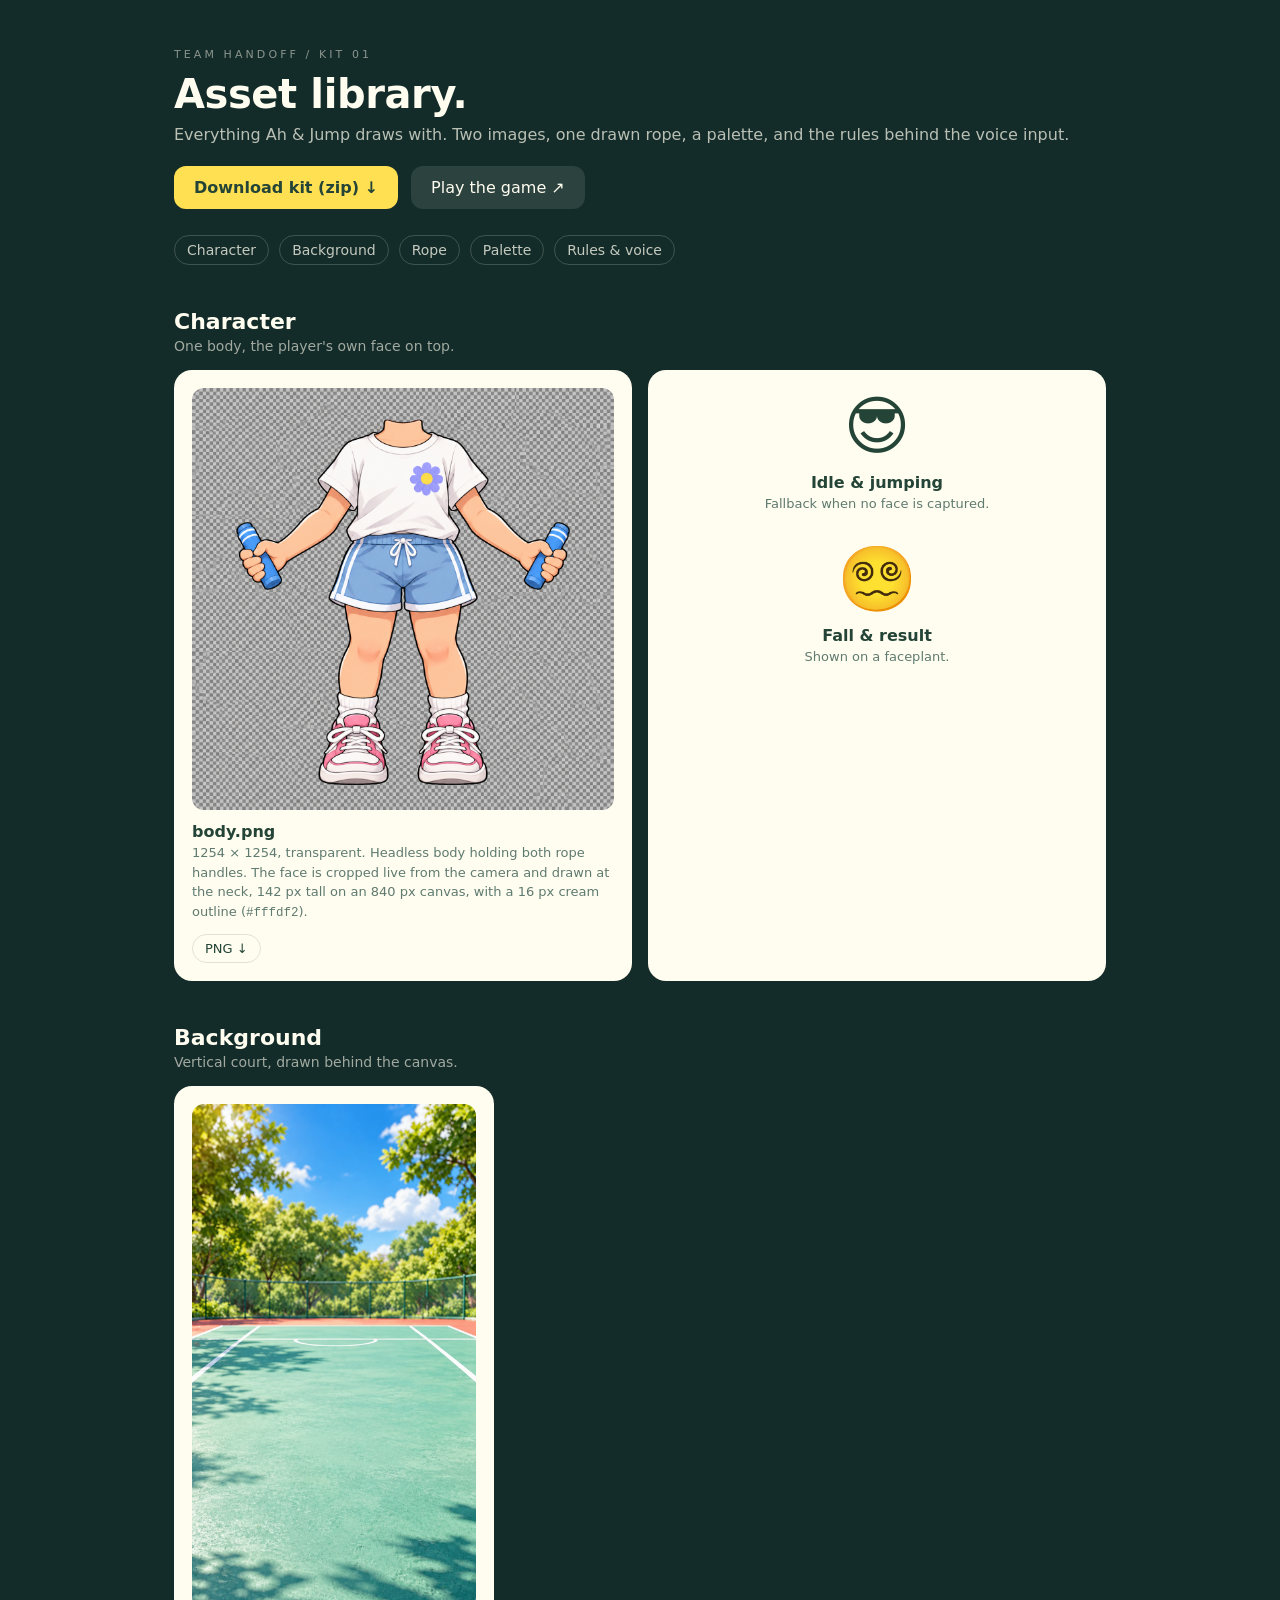
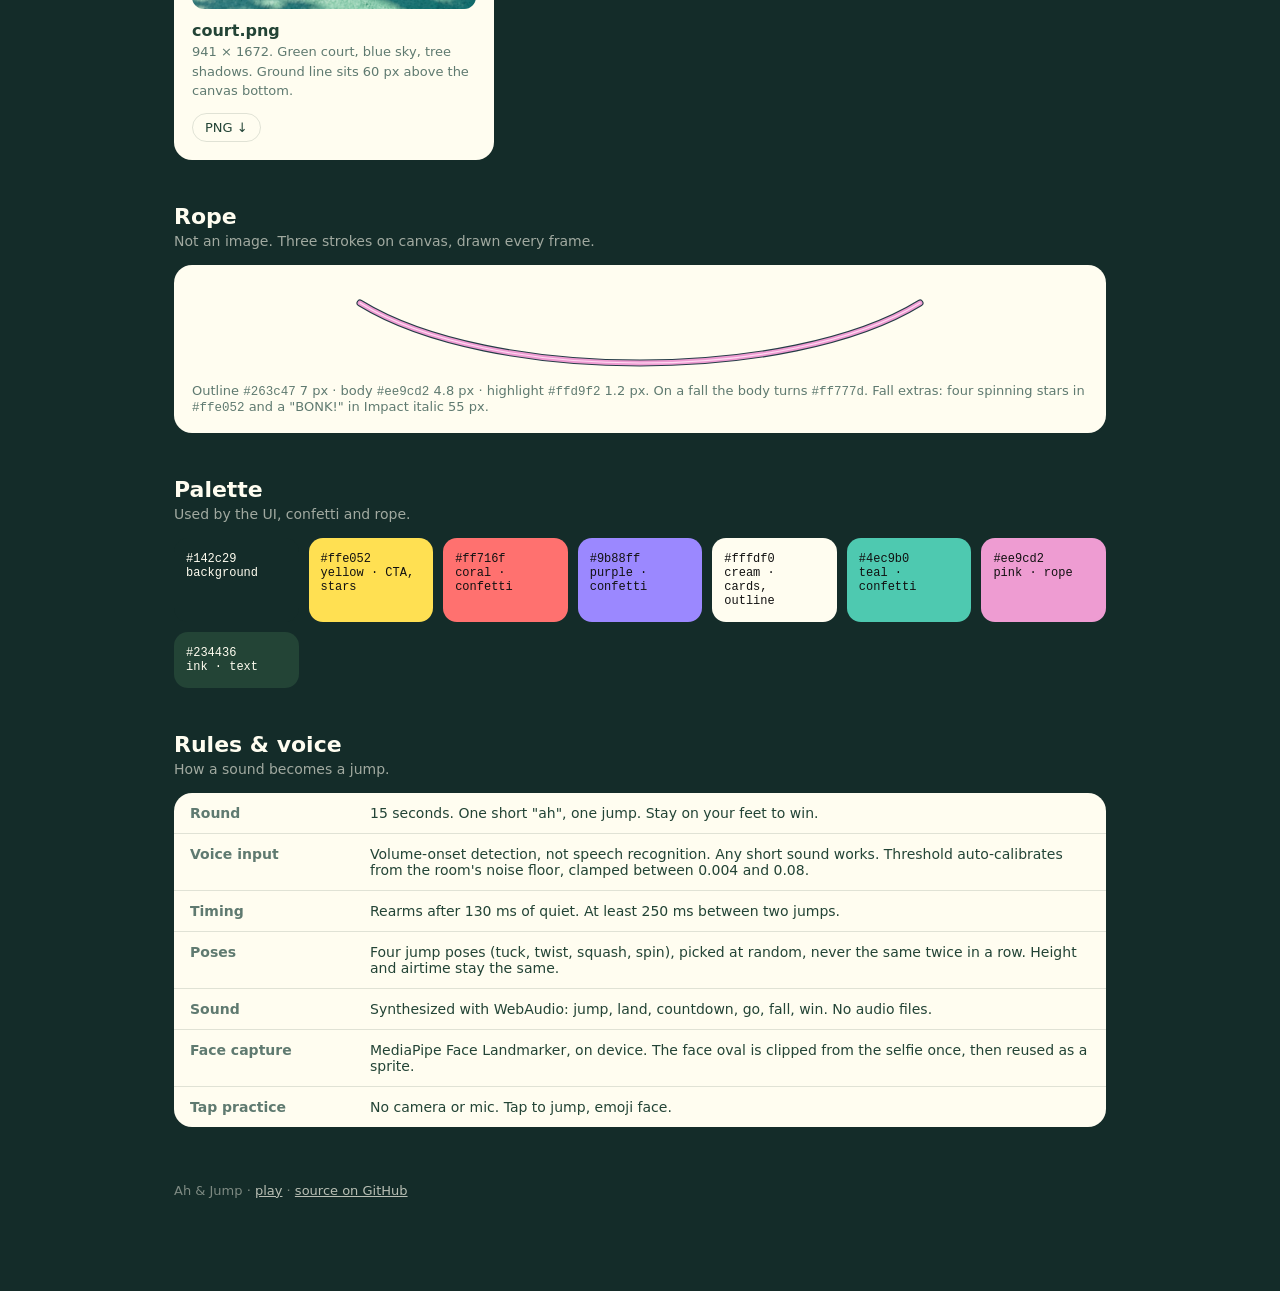
==== asset-library/index.html @ 175436f0 "Add asset library page Co-Authored-By: Claude Fable 5.1 <noreply@anthropic.com>" ====
<!doctype html>
<html lang="en">
<head>
<meta charset="utf-8" />
<meta name="viewport" content="width=device-width, initial-scale=1" />
<title>Ah &amp; Jump — Asset library</title>
<link rel="icon" href="data:image/svg+xml,%3Csvg xmlns='http://www.w3.org/2000/svg' viewBox='0 0 40 40'%3E%3Crect width='40' height='40' rx='12' fill='%23ffe052'/%3E%3Ctext x='20' y='29' text-anchor='middle' font-size='30'%3E!%3C/text%3E%3C/svg%3E" />
<style>
  :root { --bg:#142c29; --card:#fffdf0; --ink:#234436; --dim:#5f7a70; --line:rgba(35,68,54,.14); --yellow:#ffe052; --pink:#ee9cd2; }
  * { box-sizing: border-box; }
  body { margin:0; background:var(--bg); color:var(--card); font-family: -apple-system, "Helvetica Neue", Inter, system-ui, sans-serif; }
  .wrap { max-width: 980px; margin: 0 auto; padding: 48px 24px 96px; }
  .k { font-size: 11px; letter-spacing: .28em; text-transform: uppercase; color: rgba(255,253,240,.5); }
  h1 { font-size: 40px; margin: 10px 0 8px; letter-spacing: -.01em; }
  .lede { color: rgba(255,253,240,.7); margin: 0 0 22px; }
  .btn { display:inline-block; background:var(--yellow); color:var(--ink); font-weight:700; text-decoration:none; padding: 12px 20px; border-radius: 12px; }
  .btn.ghost { background: rgba(255,253,240,.1); color: var(--card); font-weight: 500; }
  nav { display:flex; gap:10px; flex-wrap:wrap; margin: 26px 0 40px; }
  nav a { color: rgba(255,253,240,.75); text-decoration:none; font-size:14px; padding:6px 12px; border:1px solid rgba(255,253,240,.18); border-radius:999px; }
  section { margin-top: 44px; }
  h2 { font-size: 22px; margin: 0 0 4px; }
  .sub { color: rgba(255,253,240,.6); font-size: 14px; margin: 0 0 16px; }
  .grid { display:grid; grid-template-columns: repeat(auto-fit, minmax(260px, 1fr)); gap: 16px; }
  .card { background: var(--card); color: var(--ink); border-radius: 18px; padding: 18px; }
  .card .pv { border-radius: 12px; overflow:hidden; background: repeating-conic-gradient(#e6e3d6 0 25%, #f4f2e8 0 50%) 0 0/20px 20px; aspect-ratio: 1; display:flex; align-items:center; justify-content:center; }
  .card .pv.tall { aspect-ratio: 9/16; }
  .card .pv img { max-width: 100%; max-height: 100%; display:block; }
  .card b { display:block; margin: 12px 0 2px; font-size: 16px; }
  .card p { margin: 0; font-size: 13px; color: var(--dim); line-height: 1.5; }
  .card .row { display:flex; gap:8px; margin-top: 12px; flex-wrap: wrap; }
  .card .row a { font-size: 13px; color: var(--ink); text-decoration:none; border:1px solid var(--line); border-radius: 999px; padding: 6px 12px; }
  .faces { display:flex; gap:14px; }
  .face { flex:1; background: var(--card); color: var(--ink); border-radius: 18px; padding: 18px; text-align:center; }
  .face span { font-size: 64px; display:block; line-height: 1.2; }
  .face b { display:block; margin-top: 8px; }
  .face p { margin: 2px 0 0; font-size: 13px; color: var(--dim); }
  .swatches { display:grid; grid-template-columns: repeat(auto-fit, minmax(120px,1fr)); gap: 10px; }
  .sw { border-radius: 14px; padding: 14px 12px; color: #111; font-size: 12px; font-family: ui-monospace, Menlo, monospace; }
  .sw.dark { color: #fffdf0; }
  .rope { background: var(--card); border-radius: 18px; padding: 18px; color: var(--ink); }
  .rope svg { width: 100%; height: 90px; display:block; }
  table { width:100%; border-collapse: collapse; background: var(--card); color: var(--ink); border-radius: 18px; overflow:hidden; font-size: 14px; }
  th, td { text-align:left; padding: 12px 16px; border-bottom: 1px solid var(--line); vertical-align: top; }
  th { width: 180px; color: var(--dim); font-weight: 600; }
  tr:last-child td, tr:last-child th { border-bottom: 0; }
  code { font-family: ui-monospace, Menlo, monospace; font-size: 12.5px; }
  footer { margin-top: 56px; font-size: 13px; color: rgba(255,253,240,.45); }
  footer a { color: rgba(255,253,240,.7); }
</style>
</head>
<body>
<div class="wrap">
  <div class="k">Team handoff / Kit 01</div>
  <h1>Asset library.</h1>
  <p class="lede">Everything Ah &amp; Jump draws with. Two images, one drawn rope, a palette, and the rules behind the voice input.</p>
  <a class="btn" href="./ah-and-jump-assets.zip" download>Download kit (zip) ↓</a>
  <a class="btn ghost" href="../" style="margin-left:8px">Play the game ↗</a>
  <nav><a href="#characters">Character</a><a href="#background">Background</a><a href="#rope">Rope</a><a href="#palette">Palette</a><a href="#rules">Rules &amp; voice</a></nav>

  <section id="characters">
    <h2>Character</h2>
    <p class="sub">One body, the player's own face on top.</p>
    <div class="grid">
      <div class="card">
        <div class="pv"><img src="./files/body.png" alt="Body" /></div>
        <b>body.png</b>
        <p>1254 × 1254, transparent. Headless body holding both rope handles. The face is cropped live from the camera and drawn at the neck, 142 px tall on an 840 px canvas, with a 16 px cream outline (<code>#fffdf2</code>).</p>
        <div class="row"><a href="./files/body.png" download>PNG ↓</a></div>
      </div>
      <div class="card">
        <div class="faces" style="flex-direction:column">
          <div class="face" style="padding:0"><span>😎</span><b>Idle &amp; jumping</b><p>Fallback when no face is captured.</p></div>
          <div class="face" style="padding:0;margin-top:14px"><span>😵‍💫</span><b>Fall &amp; result</b><p>Shown on a faceplant.</p></div>
        </div>
      </div>
    </div>
  </section>

  <section id="background">
    <h2>Background</h2>
    <p class="sub">Vertical court, drawn behind the canvas.</p>
    <div class="grid">
      <div class="card" style="max-width:320px">
        <div class="pv tall"><img src="./files/court.png" alt="Court" /></div>
        <b>court.png</b>
        <p>941 × 1672. Green court, blue sky, tree shadows. Ground line sits 60 px above the canvas bottom.</p>
        <div class="row"><a href="./files/court.png" download>PNG ↓</a></div>
      </div>
    </div>
  </section>

  <section id="rope">
    <h2>Rope</h2>
    <p class="sub">Not an image. Three strokes on canvas, drawn every frame.</p>
    <div class="rope">
      <svg viewBox="0 0 600 90" fill="none" stroke-linecap="round"><path d="M20 20 C 150 100, 450 100, 580 20" stroke="#263c47" stroke-width="7"/><path d="M20 20 C 150 100, 450 100, 580 20" stroke="#ee9cd2" stroke-width="4.8"/><path d="M20 20 C 150 100, 450 100, 580 20" stroke="#ffd9f2" stroke-width="1.2"/></svg>
      <p style="margin:10px 0 0;font-size:13px;color:var(--dim)">Outline <code>#263c47</code> 7 px · body <code>#ee9cd2</code> 4.8 px · highlight <code>#ffd9f2</code> 1.2 px. On a fall the body turns <code>#ff777d</code>. Fall extras: four spinning stars in <code>#ffe052</code> and a "BONK!" in Impact italic 55 px.</p>
    </div>
  </section>

  <section id="palette">
    <h2>Palette</h2>
    <p class="sub">Used by the UI, confetti and rope.</p>
    <div class="swatches">
      <div class="sw dark" style="background:#142c29">#142c29<br />background</div>
      <div class="sw" style="background:#ffe052">#ffe052<br />yellow · CTA, stars</div>
      <div class="sw" style="background:#ff716f">#ff716f<br />coral · confetti</div>
      <div class="sw" style="background:#9b88ff">#9b88ff<br />purple · confetti</div>
      <div class="sw" style="background:#fffdf0">#fffdf0<br />cream · cards, outline</div>
      <div class="sw" style="background:#4ec9b0">#4ec9b0<br />teal · confetti</div>
      <div class="sw" style="background:#ee9cd2">#ee9cd2<br />pink · rope</div>
      <div class="sw dark" style="background:#234436">#234436<br />ink · text</div>
    </div>
  </section>

  <section id="rules">
    <h2>Rules &amp; voice</h2>
    <p class="sub">How a sound becomes a jump.</p>
    <table>
      <tr><th>Round</th><td>15 seconds. One short "ah", one jump. Stay on your feet to win.</td></tr>
      <tr><th>Voice input</th><td>Volume-onset detection, not speech recognition. Any short sound works. Threshold auto-calibrates from the room's noise floor, clamped between 0.004 and 0.08.</td></tr>
      <tr><th>Timing</th><td>Rearms after 130 ms of quiet. At least 250 ms between two jumps.</td></tr>
      <tr><th>Poses</th><td>Four jump poses (tuck, twist, squash, spin), picked at random, never the same twice in a row. Height and airtime stay the same.</td></tr>
      <tr><th>Sound</th><td>Synthesized with WebAudio: jump, land, countdown, go, fall, win. No audio files.</td></tr>
      <tr><th>Face capture</th><td>MediaPipe Face Landmarker, on device. The face oval is clipped from the selfie once, then reused as a sprite.</td></tr>
      <tr><th>Tap practice</th><td>No camera or mic. Tap to jump, emoji face.</td></tr>
    </table>
  </section>

  <footer>Ah &amp; Jump · <a href="../">play</a> · <a href="https://github.com/Belendali/ah-and-jump">source on GitHub</a></footer>
</div>
</body>
</html>
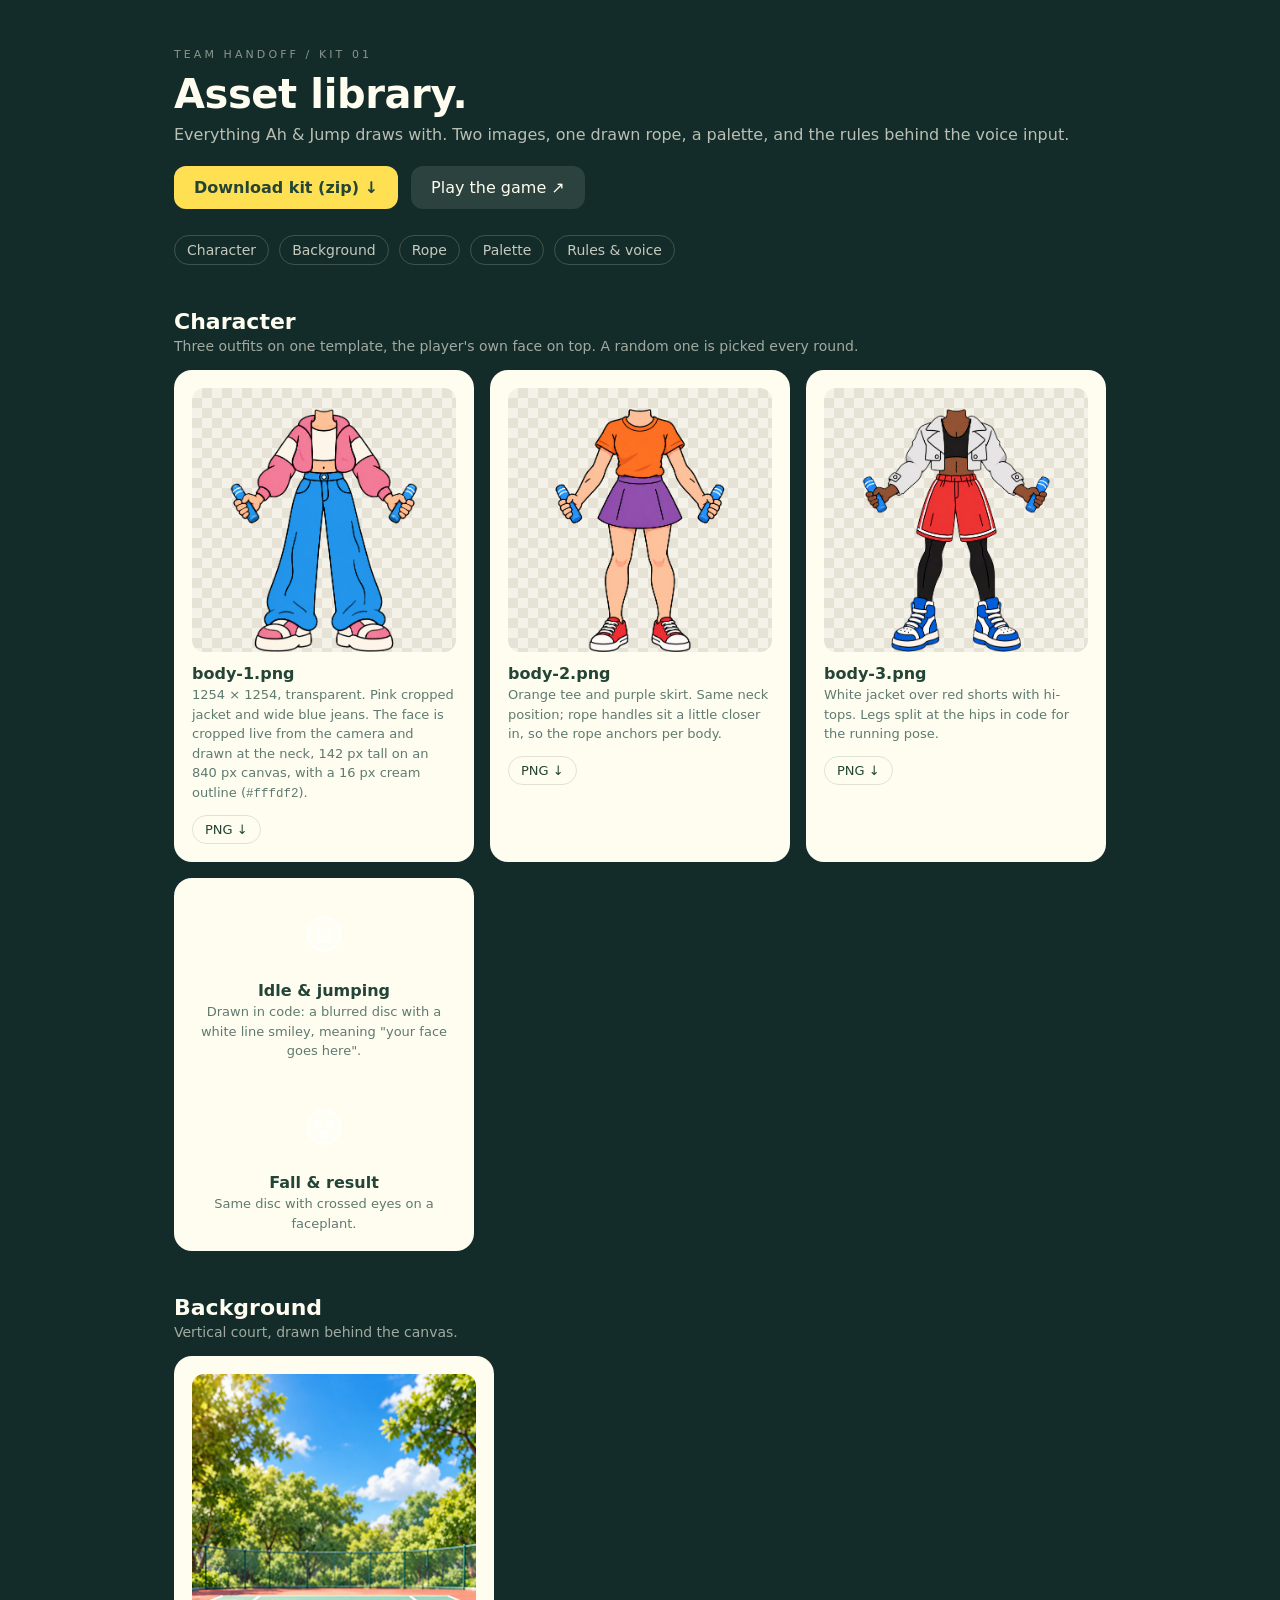
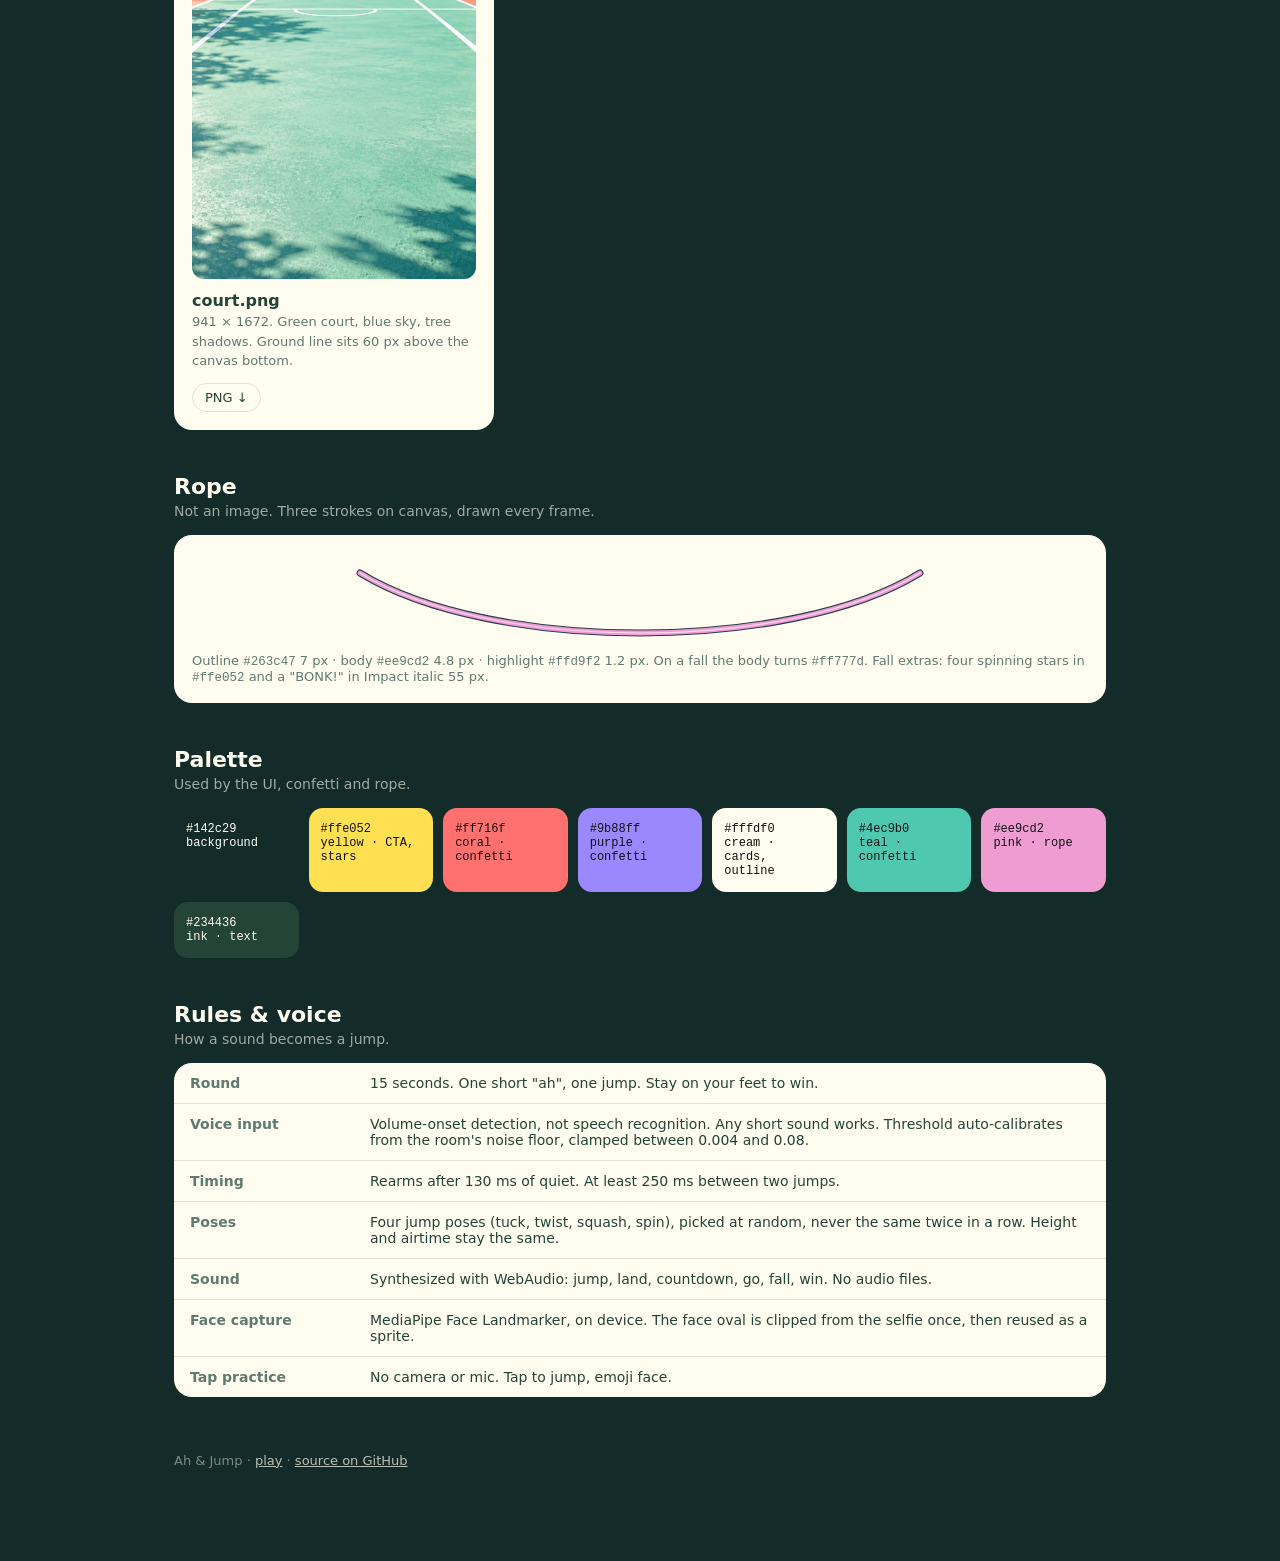
==== commit 985277b4: "Three outfits, per-body rope anchors, line-smiley placeholder head Co-Authored-By: Claude Fable 5.1 " ====
--- a/asset-library/index.html
+++ b/asset-library/index.html
@@ -59,18 +59,30 @@
 
   <section id="characters">
     <h2>Character</h2>
-    <p class="sub">One body, the player's own face on top.</p>
+    <p class="sub">Three outfits on one template, the player's own face on top. A random one is picked every round.</p>
     <div class="grid">
       <div class="card">
-        <div class="pv"><img src="./files/body.png" alt="Body" /></div>
-        <b>body.png</b>
-        <p>1254 × 1254, transparent. Headless body holding both rope handles. The face is cropped live from the camera and drawn at the neck, 142 px tall on an 840 px canvas, with a 16 px cream outline (<code>#fffdf2</code>).</p>
-        <div class="row"><a href="./files/body.png" download>PNG ↓</a></div>
+        <div class="pv"><img src="./files/body-1.png" alt="Body 1" /></div>
+        <b>body-1.png</b>
+        <p>1254 × 1254, transparent. Pink cropped jacket and wide blue jeans. The face is cropped live from the camera and drawn at the neck, 142 px tall on an 840 px canvas, with a 16 px cream outline (<code>#fffdf2</code>).</p>
+        <div class="row"><a href="./files/body-1.png" download>PNG ↓</a></div>
+      </div>
+      <div class="card">
+        <div class="pv"><img src="./files/body-2.png" alt="Body 2" /></div>
+        <b>body-2.png</b>
+        <p>Orange tee and purple skirt. Same neck position; rope handles sit a little closer in, so the rope anchors per body.</p>
+        <div class="row"><a href="./files/body-2.png" download>PNG ↓</a></div>
+      </div>
+      <div class="card">
+        <div class="pv"><img src="./files/body-3.png" alt="Body 3" /></div>
+        <b>body-3.png</b>
+        <p>White jacket over red shorts with hi-tops. Legs split at the hips in code for the running pose.</p>
+        <div class="row"><a href="./files/body-3.png" download>PNG ↓</a></div>
       </div>
       <div class="card">
         <div class="faces" style="flex-direction:column">
-          <div class="face" style="padding:0"><span>😎</span><b>Idle &amp; jumping</b><p>Fallback when no face is captured.</p></div>
-          <div class="face" style="padding:0;margin-top:14px"><span>😵‍💫</span><b>Fall &amp; result</b><p>Shown on a faceplant.</p></div>
+          <div class="face" style="padding:0"><span><svg viewBox="0 0 64 64" width="44" height="44" fill="none" stroke="#fff" stroke-width="3" stroke-linecap="round"><circle cx="32" cy="32" r="24" fill="rgba(255,255,255,.25)"/><circle cx="23" cy="27" r="2.4" fill="#fff" stroke="none"/><circle cx="41" cy="27" r="2.4" fill="#fff" stroke="none"/><path d="M21 38c3 5 19 5 22 0"/></svg></span><b>Idle &amp; jumping</b><p>Drawn in code: a blurred disc with a white line smiley, meaning "your face goes here".</p></div>
+          <div class="face" style="padding:0;margin-top:14px"><span><svg viewBox="0 0 64 64" width="44" height="44" fill="none" stroke="#fff" stroke-width="3" stroke-linecap="round"><circle cx="32" cy="32" r="24" fill="rgba(255,255,255,.25)"/><path d="M19 23l8 8M27 23l-8 8M37 23l8 8M45 23l-8 8"/><circle cx="32" cy="42" r="4"/></svg></span><b>Fall &amp; result</b><p>Same disc with crossed eyes on a faceplant.</p></div>
         </div>
       </div>
     </div>
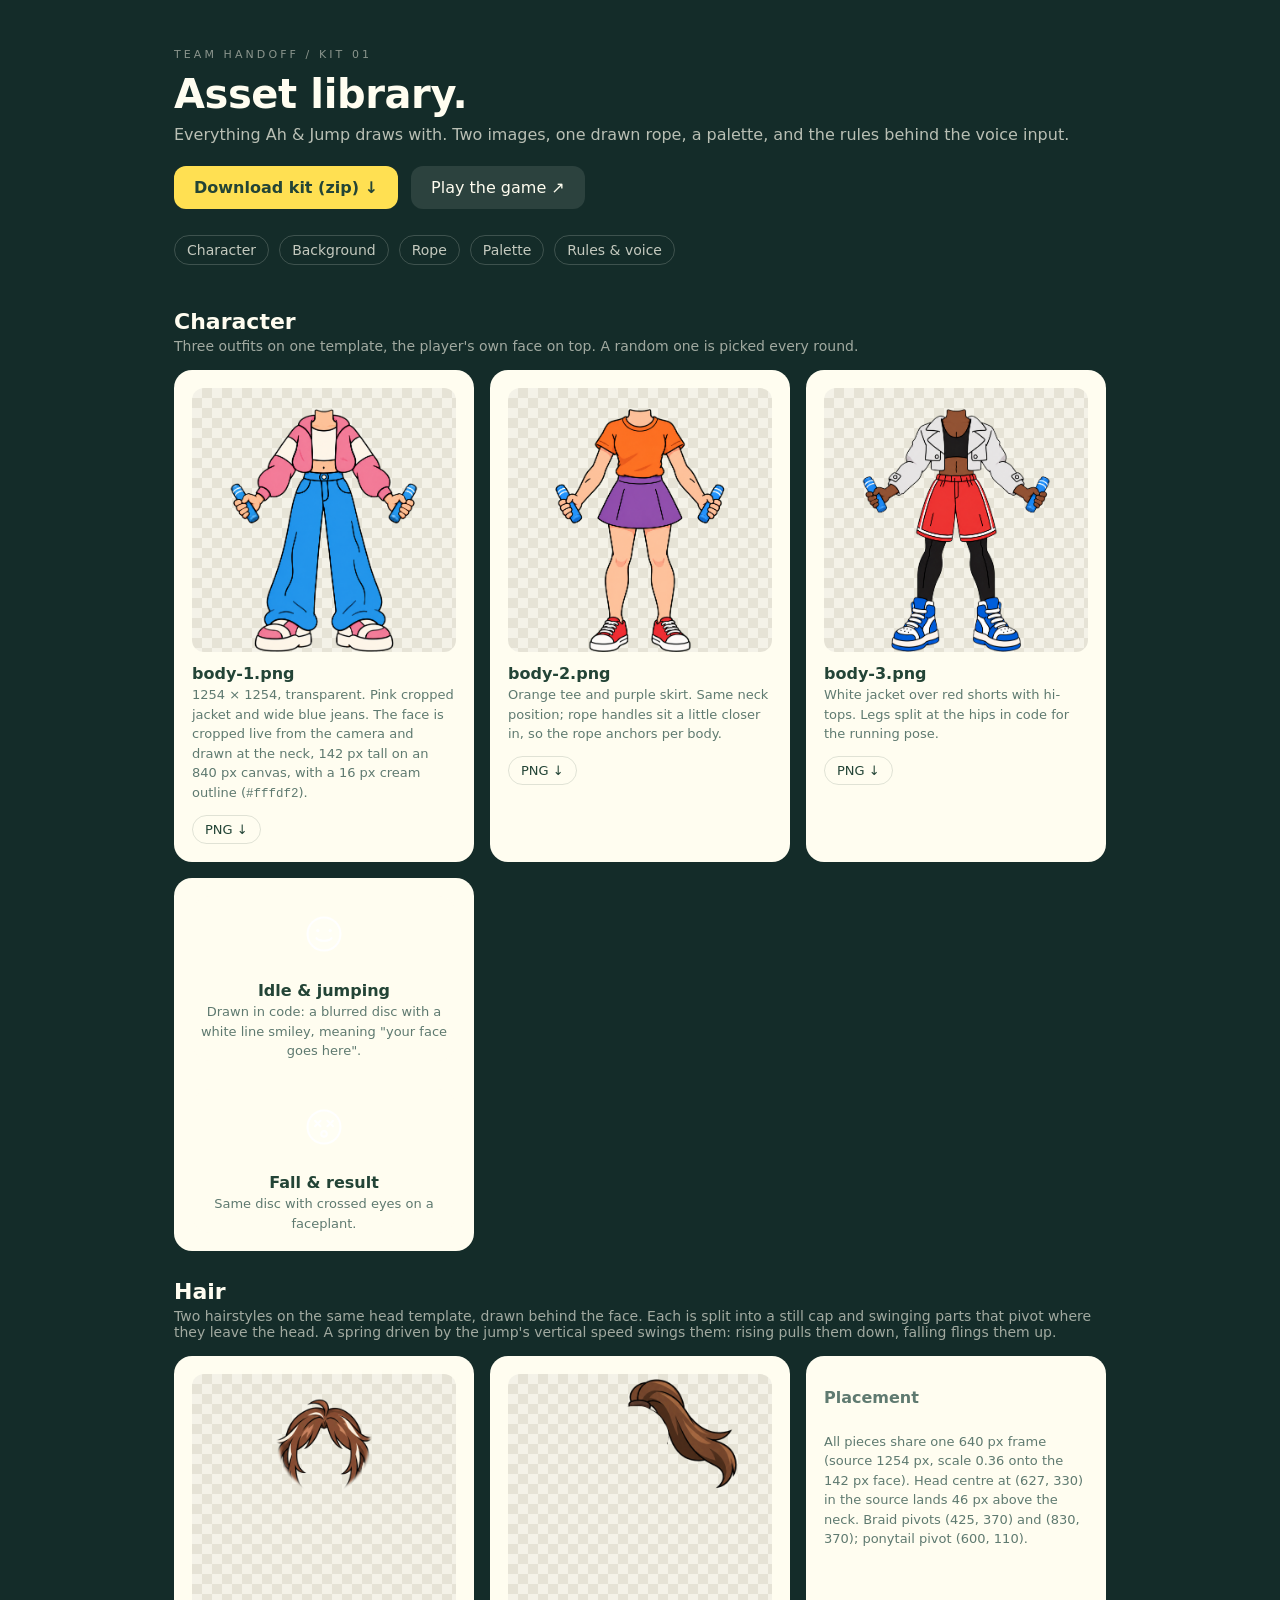
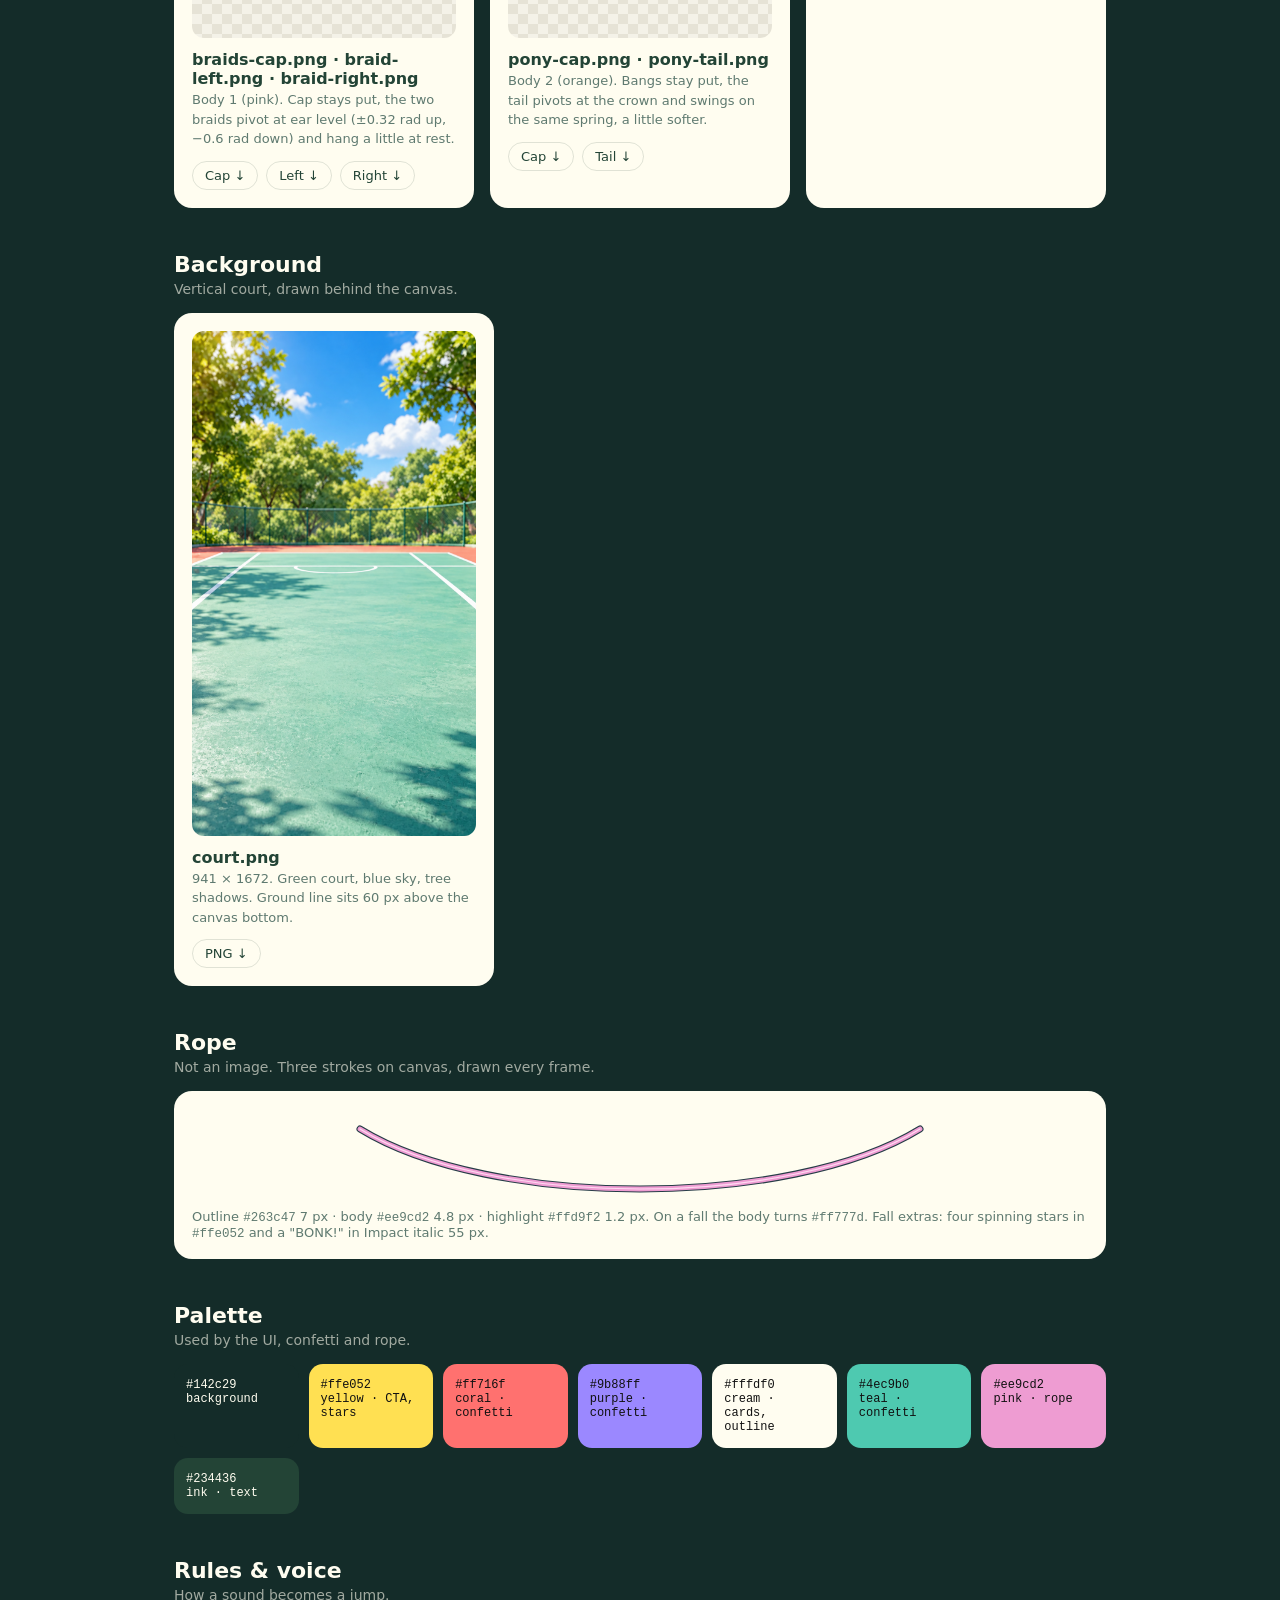
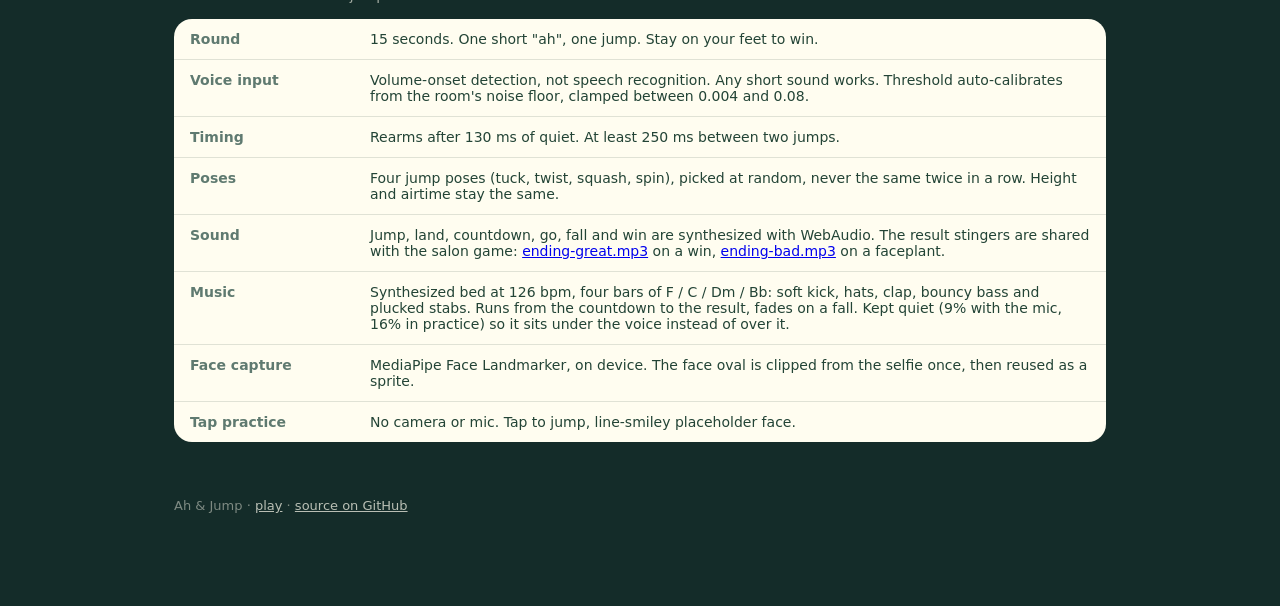
==== commit d3507fb8: "Braids and ponytail that swing with the jump, salon ending stingers, synthesized music bed Co-Author" ====
--- a/asset-library/index.html
+++ b/asset-library/index.html
@@ -86,6 +86,25 @@
         </div>
       </div>
     </div>
+    <h2 style="margin-top:28px">Hair</h2>
+    <p class="sub">Two hairstyles on the same head template, drawn behind the face. Each is split into a still cap and swinging parts that pivot where they leave the head. A spring driven by the jump's vertical speed swings them: rising pulls them down, falling flings them up.</p>
+    <div class="grid">
+      <div class="card">
+        <div class="pv"><img src="./files/hair/braids-cap.png" alt="Braids cap" /></div>
+        <b>braids-cap.png · braid-left.png · braid-right.png</b>
+        <p>Body 1 (pink). Cap stays put, the two braids pivot at ear level (±0.32 rad up, −0.6 rad down) and hang a little at rest.</p>
+        <div class="row"><a href="./files/hair/braids-cap.png" download>Cap ↓</a><a href="./files/hair/braid-left.png" download>Left ↓</a><a href="./files/hair/braid-right.png" download>Right ↓</a></div>
+      </div>
+      <div class="card">
+        <div class="pv"><img src="./files/hair/pony-tail.png" alt="Ponytail" /></div>
+        <b>pony-cap.png · pony-tail.png</b>
+        <p>Body 2 (orange). Bangs stay put, the tail pivots at the crown and swings on the same spring, a little softer.</p>
+        <div class="row"><a href="./files/hair/pony-cap.png" download>Cap ↓</a><a href="./files/hair/pony-tail.png" download>Tail ↓</a></div>
+      </div>
+      <div class="card">
+        <p style="margin:0"><b>Placement</b><br>All pieces share one 640 px frame (source 1254 px, scale 0.36 onto the 142 px face). Head centre at (627, 330) in the source lands 46 px above the neck. Braid pivots (425, 370) and (830, 370); ponytail pivot (600, 110).</p>
+      </div>
+    </div>
   </section>
 
   <section id="background">
@@ -133,9 +152,10 @@
       <tr><th>Voice input</th><td>Volume-onset detection, not speech recognition. Any short sound works. Threshold auto-calibrates from the room's noise floor, clamped between 0.004 and 0.08.</td></tr>
       <tr><th>Timing</th><td>Rearms after 130 ms of quiet. At least 250 ms between two jumps.</td></tr>
       <tr><th>Poses</th><td>Four jump poses (tuck, twist, squash, spin), picked at random, never the same twice in a row. Height and airtime stay the same.</td></tr>
-      <tr><th>Sound</th><td>Synthesized with WebAudio: jump, land, countdown, go, fall, win. No audio files.</td></tr>
+      <tr><th>Sound</th><td>Jump, land, countdown, go, fall and win are synthesized with WebAudio. The result stingers are shared with the salon game: <a href="./files/audio/ending-great.mp3" download>ending-great.mp3</a> on a win, <a href="./files/audio/ending-bad.mp3" download>ending-bad.mp3</a> on a faceplant.</td></tr>
+      <tr><th>Music</th><td>Synthesized bed at 126 bpm, four bars of F / C / Dm / Bb: soft kick, hats, clap, bouncy bass and plucked stabs. Runs from the countdown to the result, fades on a fall. Kept quiet (9% with the mic, 16% in practice) so it sits under the voice instead of over it.</td></tr>
       <tr><th>Face capture</th><td>MediaPipe Face Landmarker, on device. The face oval is clipped from the selfie once, then reused as a sprite.</td></tr>
-      <tr><th>Tap practice</th><td>No camera or mic. Tap to jump, emoji face.</td></tr>
+      <tr><th>Tap practice</th><td>No camera or mic. Tap to jump, line-smiley placeholder face.</td></tr>
     </table>
   </section>
 
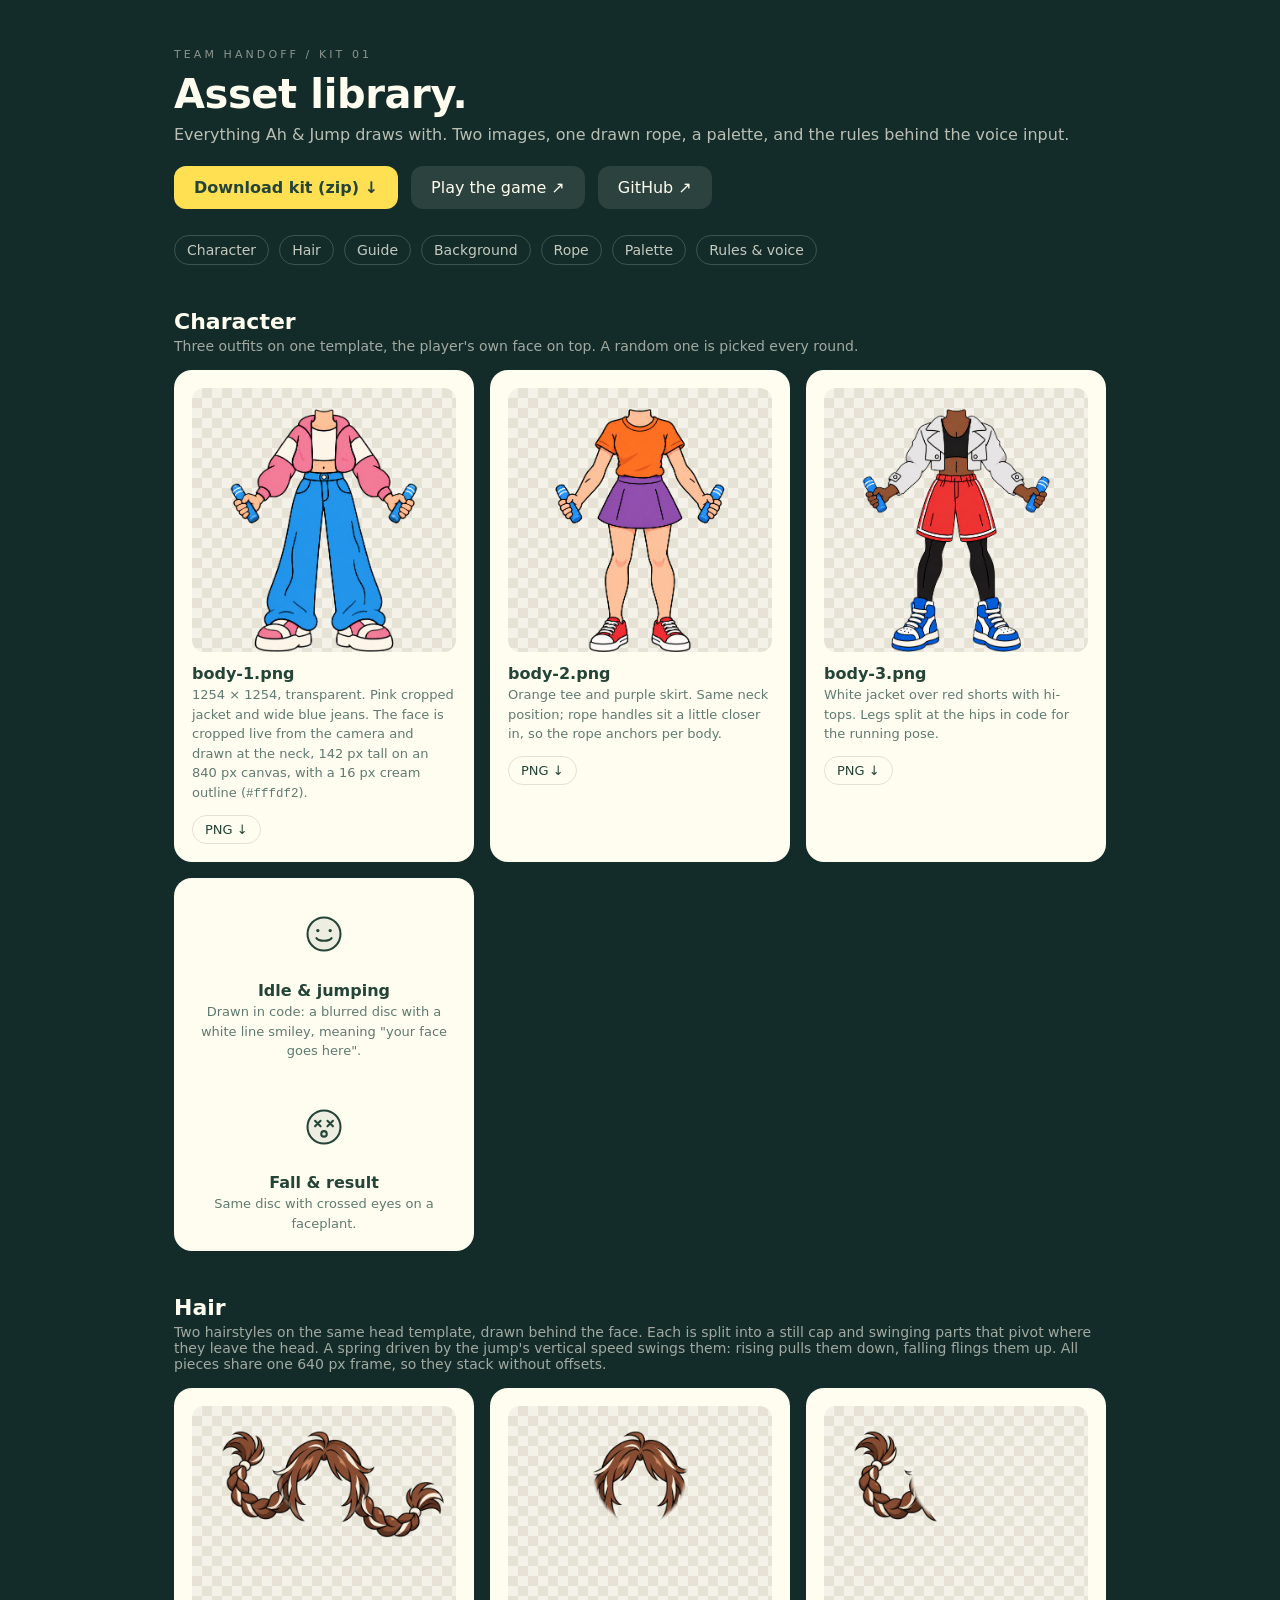
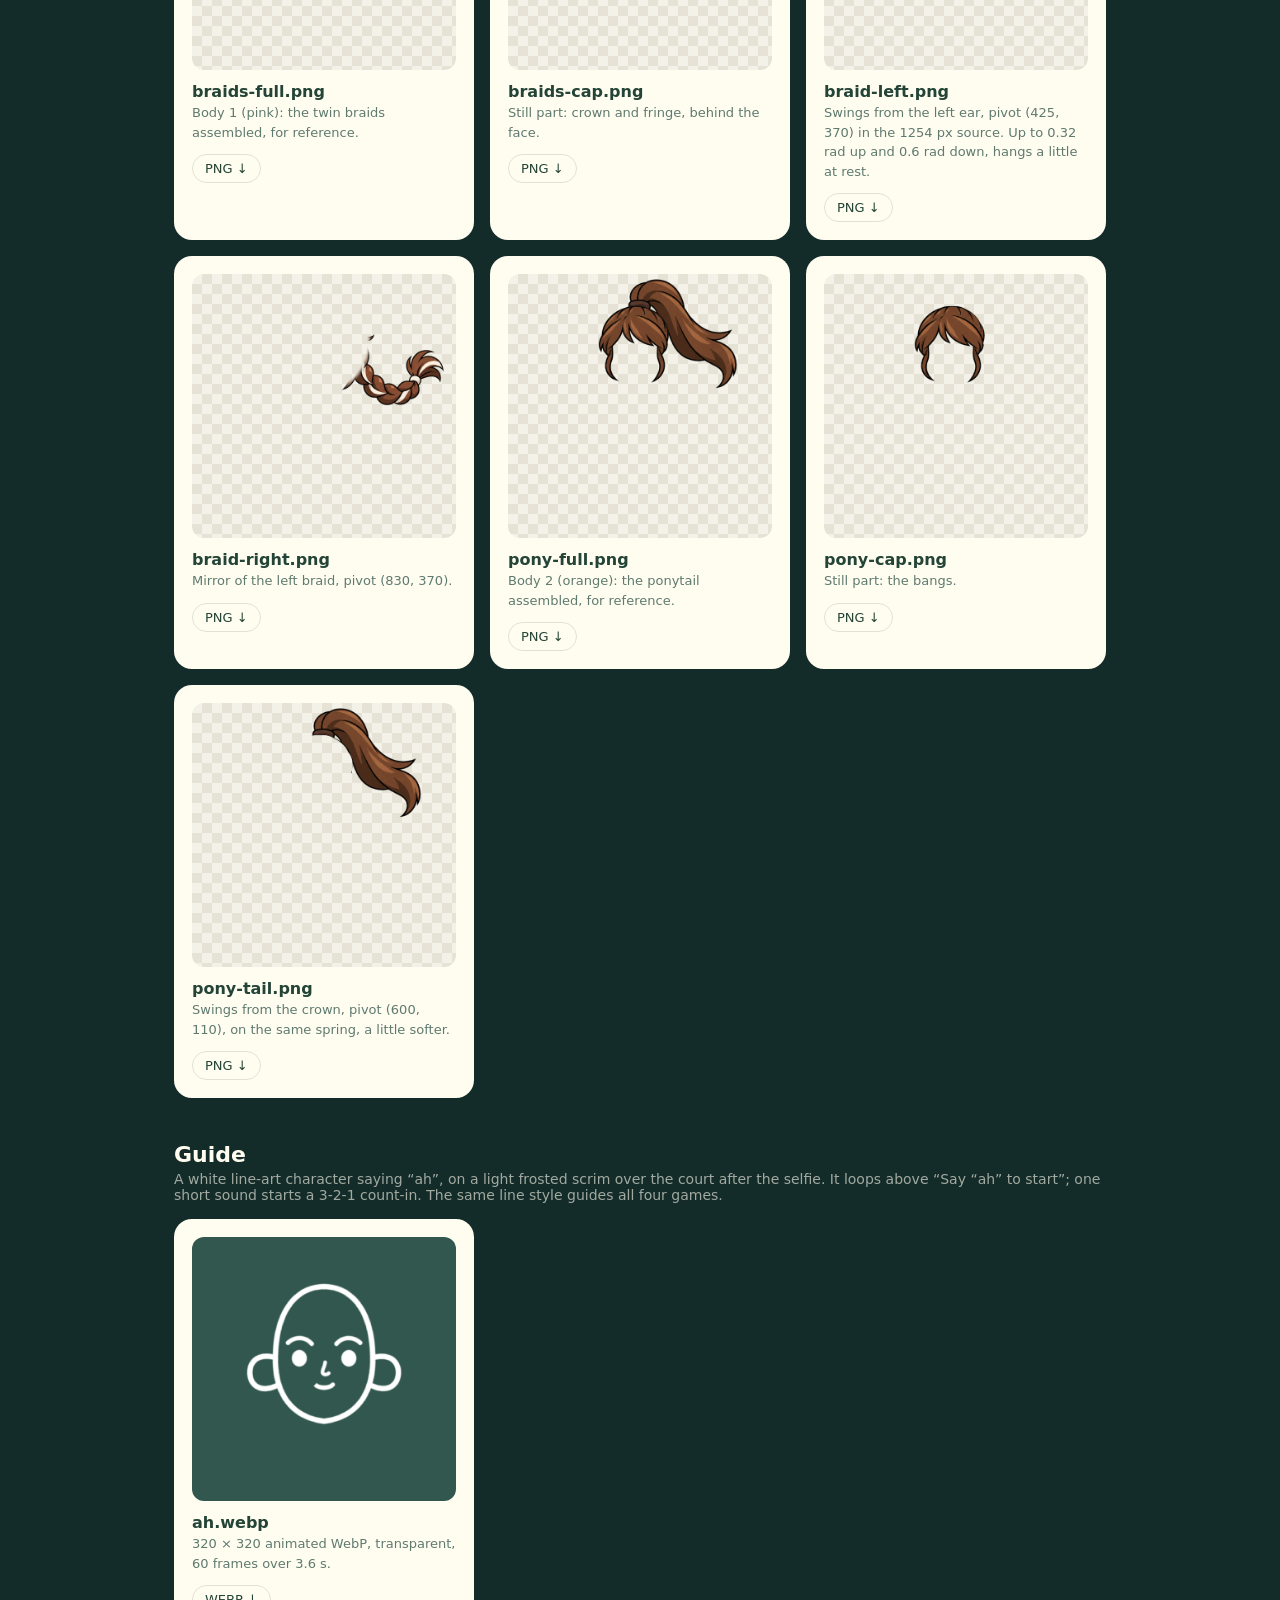
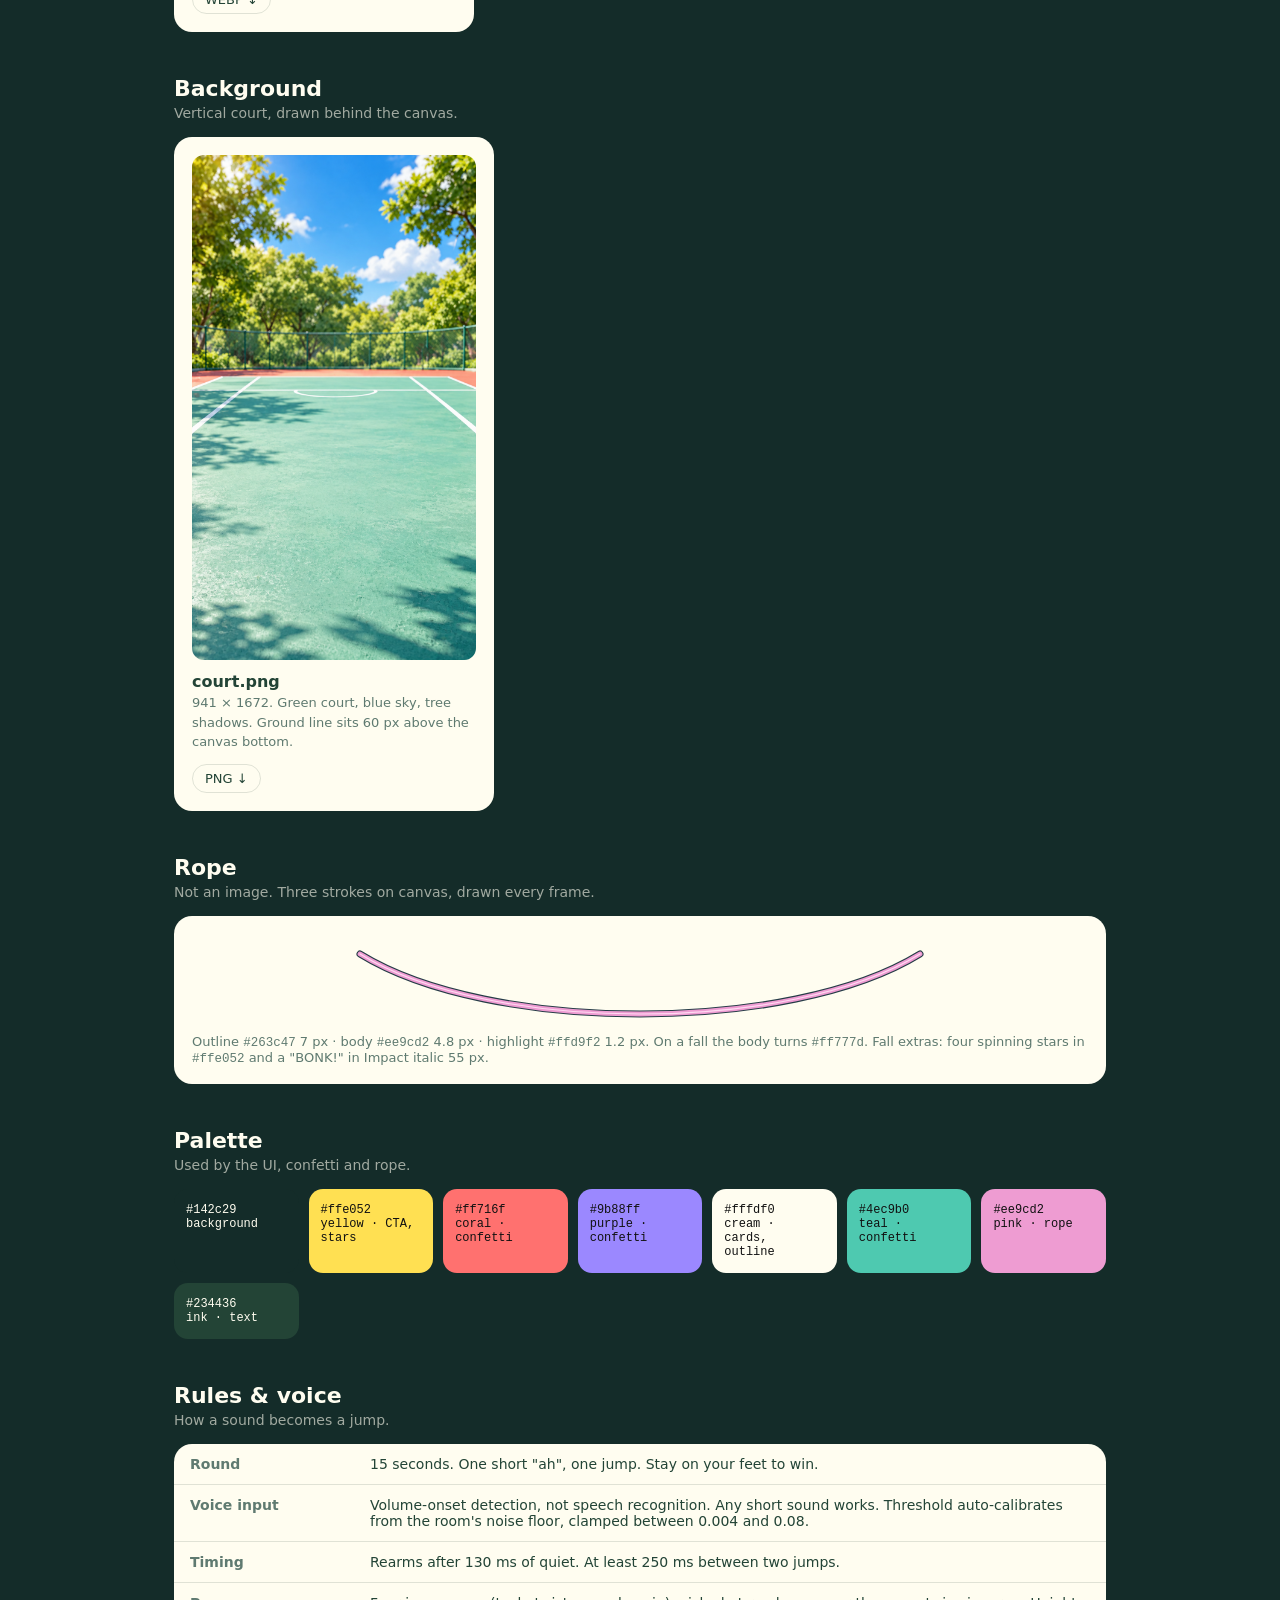
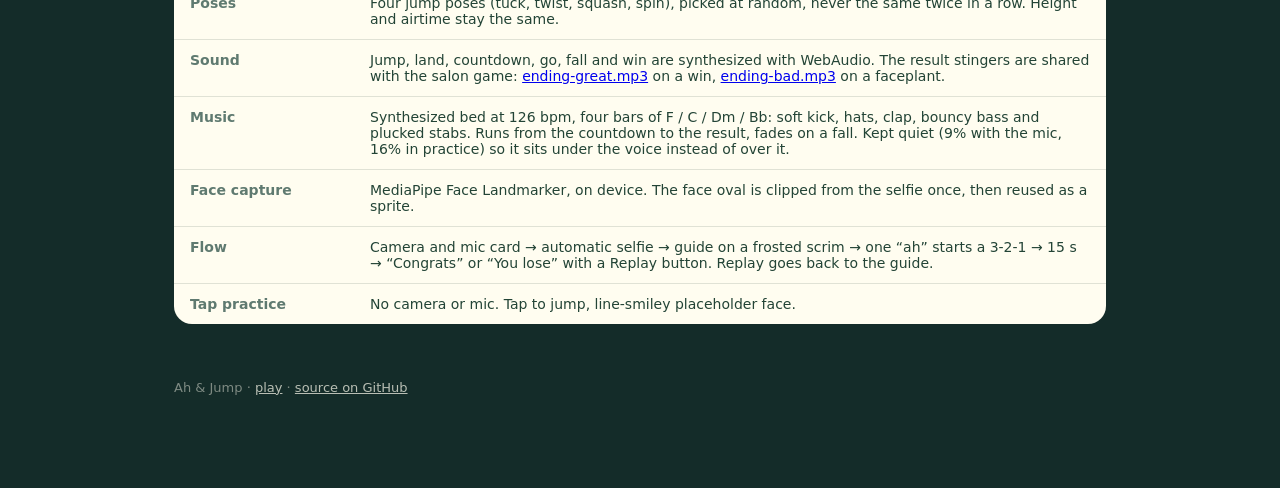
==== commit c432d046: "Asset library: every hair piece and the assembled looks, the line-art ah guide, current flow, GitHub" ====
--- a/asset-library/index.html
+++ b/asset-library/index.html
@@ -55,7 +55,8 @@
   <p class="lede">Everything Ah &amp; Jump draws with. Two images, one drawn rope, a palette, and the rules behind the voice input.</p>
   <a class="btn" href="./ah-and-jump-assets.zip" download>Download kit (zip) ↓</a>
   <a class="btn ghost" href="../" style="margin-left:8px">Play the game ↗</a>
-  <nav><a href="#characters">Character</a><a href="#background">Background</a><a href="#rope">Rope</a><a href="#palette">Palette</a><a href="#rules">Rules &amp; voice</a></nav>
+  <a class="btn ghost" href="https://github.com/Belendali/ah-and-jump" style="margin-left:8px">GitHub ↗</a>
+  <nav><a href="#characters">Character</a><a href="#hair">Hair</a><a href="#guide">Guide</a><a href="#background">Background</a><a href="#rope">Rope</a><a href="#palette">Palette</a><a href="#rules">Rules &amp; voice</a></nav>
 
   <section id="characters">
     <h2>Character</h2>
@@ -81,28 +82,68 @@
       </div>
       <div class="card">
         <div class="faces" style="flex-direction:column">
-          <div class="face" style="padding:0"><span><svg viewBox="0 0 64 64" width="44" height="44" fill="none" stroke="#fff" stroke-width="3" stroke-linecap="round"><circle cx="32" cy="32" r="24" fill="rgba(255,255,255,.25)"/><circle cx="23" cy="27" r="2.4" fill="#fff" stroke="none"/><circle cx="41" cy="27" r="2.4" fill="#fff" stroke="none"/><path d="M21 38c3 5 19 5 22 0"/></svg></span><b>Idle &amp; jumping</b><p>Drawn in code: a blurred disc with a white line smiley, meaning "your face goes here".</p></div>
-          <div class="face" style="padding:0;margin-top:14px"><span><svg viewBox="0 0 64 64" width="44" height="44" fill="none" stroke="#fff" stroke-width="3" stroke-linecap="round"><circle cx="32" cy="32" r="24" fill="rgba(255,255,255,.25)"/><path d="M19 23l8 8M27 23l-8 8M37 23l8 8M45 23l-8 8"/><circle cx="32" cy="42" r="4"/></svg></span><b>Fall &amp; result</b><p>Same disc with crossed eyes on a faceplant.</p></div>
+          <div class="face" style="padding:0"><span><svg viewBox="0 0 64 64" width="44" height="44" fill="none" stroke="#234436" stroke-width="3" stroke-linecap="round"><circle cx="32" cy="32" r="24" fill="rgba(35,68,54,.08)"/><circle cx="23" cy="27" r="2.4" fill="#234436" stroke="none"/><circle cx="41" cy="27" r="2.4" fill="#234436" stroke="none"/><path d="M21 38c3 5 19 5 22 0"/></svg></span><b>Idle &amp; jumping</b><p>Drawn in code: a blurred disc with a white line smiley, meaning "your face goes here".</p></div>
+          <div class="face" style="padding:0;margin-top:14px"><span><svg viewBox="0 0 64 64" width="44" height="44" fill="none" stroke="#234436" stroke-width="3" stroke-linecap="round"><circle cx="32" cy="32" r="24" fill="rgba(35,68,54,.08)"/><path d="M19 23l8 8M27 23l-8 8M37 23l8 8M45 23l-8 8"/><circle cx="32" cy="42" r="4"/></svg></span><b>Fall &amp; result</b><p>Same disc with crossed eyes on a faceplant.</p></div>
         </div>
       </div>
     </div>
-    <h2 style="margin-top:28px">Hair</h2>
-    <p class="sub">Two hairstyles on the same head template, drawn behind the face. Each is split into a still cap and swinging parts that pivot where they leave the head. A spring driven by the jump's vertical speed swings them: rising pulls them down, falling flings them up.</p>
+    <h2 id="hair" style="margin-top:44px">Hair</h2>
+    <p class="sub">Two hairstyles on the same head template, drawn behind the face. Each is split into a still cap and swinging parts that pivot where they leave the head. A spring driven by the jump's vertical speed swings them: rising pulls them down, falling flings them up. All pieces share one 640 px frame, so they stack without offsets.</p>
     <div class="grid">
       <div class="card">
-        <div class="pv"><img src="./files/hair/braids-cap.png" alt="Braids cap" /></div>
-        <b>braids-cap.png · braid-left.png · braid-right.png</b>
-        <p>Body 1 (pink). Cap stays put, the two braids pivot at ear level (±0.32 rad up, −0.6 rad down) and hang a little at rest.</p>
-        <div class="row"><a href="./files/hair/braids-cap.png" download>Cap ↓</a><a href="./files/hair/braid-left.png" download>Left ↓</a><a href="./files/hair/braid-right.png" download>Right ↓</a></div>
-      </div>
-      <div class="card">
-        <div class="pv"><img src="./files/hair/pony-tail.png" alt="Ponytail" /></div>
-        <b>pony-cap.png · pony-tail.png</b>
-        <p>Body 2 (orange). Bangs stay put, the tail pivots at the crown and swings on the same spring, a little softer.</p>
-        <div class="row"><a href="./files/hair/pony-cap.png" download>Cap ↓</a><a href="./files/hair/pony-tail.png" download>Tail ↓</a></div>
-      </div>
-      <div class="card">
-        <p style="margin:0"><b>Placement</b><br>All pieces share one 640 px frame (source 1254 px, scale 0.36 onto the 142 px face). Head centre at (627, 330) in the source lands 46 px above the neck. Braid pivots (425, 370) and (830, 370); ponytail pivot (600, 110).</p>
+        <div class="pv"><img src="./files/hair/braids-full.png" alt="braids-full.png" loading="lazy" /></div>
+        <b>braids-full.png</b>
+        <p>Body 1 (pink): the twin braids assembled, for reference.</p>
+        <div class="row"><a href="./files/hair/braids-full.png" download>PNG ↓</a></div>
+      </div>
+      <div class="card">
+        <div class="pv"><img src="./files/hair/braids-cap.png" alt="braids-cap.png" loading="lazy" /></div>
+        <b>braids-cap.png</b>
+        <p>Still part: crown and fringe, behind the face.</p>
+        <div class="row"><a href="./files/hair/braids-cap.png" download>PNG ↓</a></div>
+      </div>
+      <div class="card">
+        <div class="pv"><img src="./files/hair/braid-left.png" alt="braid-left.png" loading="lazy" /></div>
+        <b>braid-left.png</b>
+        <p>Swings from the left ear, pivot (425, 370) in the 1254 px source. Up to 0.32 rad up and 0.6 rad down, hangs a little at rest.</p>
+        <div class="row"><a href="./files/hair/braid-left.png" download>PNG ↓</a></div>
+      </div>
+      <div class="card">
+        <div class="pv"><img src="./files/hair/braid-right.png" alt="braid-right.png" loading="lazy" /></div>
+        <b>braid-right.png</b>
+        <p>Mirror of the left braid, pivot (830, 370).</p>
+        <div class="row"><a href="./files/hair/braid-right.png" download>PNG ↓</a></div>
+      </div>
+      <div class="card">
+        <div class="pv"><img src="./files/hair/pony-full.png" alt="pony-full.png" loading="lazy" /></div>
+        <b>pony-full.png</b>
+        <p>Body 2 (orange): the ponytail assembled, for reference.</p>
+        <div class="row"><a href="./files/hair/pony-full.png" download>PNG ↓</a></div>
+      </div>
+      <div class="card">
+        <div class="pv"><img src="./files/hair/pony-cap.png" alt="pony-cap.png" loading="lazy" /></div>
+        <b>pony-cap.png</b>
+        <p>Still part: the bangs.</p>
+        <div class="row"><a href="./files/hair/pony-cap.png" download>PNG ↓</a></div>
+      </div>
+      <div class="card">
+        <div class="pv"><img src="./files/hair/pony-tail.png" alt="pony-tail.png" loading="lazy" /></div>
+        <b>pony-tail.png</b>
+        <p>Swings from the crown, pivot (600, 110), on the same spring, a little softer.</p>
+        <div class="row"><a href="./files/hair/pony-tail.png" download>PNG ↓</a></div>
+      </div>
+    </div>
+  </section>
+
+  <section id="guide">
+    <h2>Guide</h2>
+    <p class="sub">A white line-art character saying “ah”, on a light frosted scrim over the court after the selfie. It loops above “Say “ah” to start”; one short sound starts a 3-2-1 count-in. The same line style guides all four games.</p>
+    <div class="grid" style="grid-template-columns:repeat(auto-fill,minmax(240px,1fr))">
+      <div class="card">
+        <div class="pv" style="background:#31574f"><img src="./files/guide/ah.webp" alt="ah.webp" loading="lazy" /></div>
+        <b>ah.webp</b>
+        <p>320 × 320 animated WebP, transparent, 60 frames over 3.6 s.</p>
+        <div class="row"><a href="./files/guide/ah.webp" download>WEBP ↓</a></div>
       </div>
     </div>
   </section>
@@ -155,6 +196,7 @@
       <tr><th>Sound</th><td>Jump, land, countdown, go, fall and win are synthesized with WebAudio. The result stingers are shared with the salon game: <a href="./files/audio/ending-great.mp3" download>ending-great.mp3</a> on a win, <a href="./files/audio/ending-bad.mp3" download>ending-bad.mp3</a> on a faceplant.</td></tr>
       <tr><th>Music</th><td>Synthesized bed at 126 bpm, four bars of F / C / Dm / Bb: soft kick, hats, clap, bouncy bass and plucked stabs. Runs from the countdown to the result, fades on a fall. Kept quiet (9% with the mic, 16% in practice) so it sits under the voice instead of over it.</td></tr>
       <tr><th>Face capture</th><td>MediaPipe Face Landmarker, on device. The face oval is clipped from the selfie once, then reused as a sprite.</td></tr>
+      <tr><th>Flow</th><td>Camera and mic card → automatic selfie → guide on a frosted scrim → one “ah” starts a 3-2-1 → 15 s → “Congrats” or “You lose” with a Replay button. Replay goes back to the guide.</td></tr>
       <tr><th>Tap practice</th><td>No camera or mic. Tap to jump, line-smiley placeholder face.</td></tr>
     </table>
   </section>
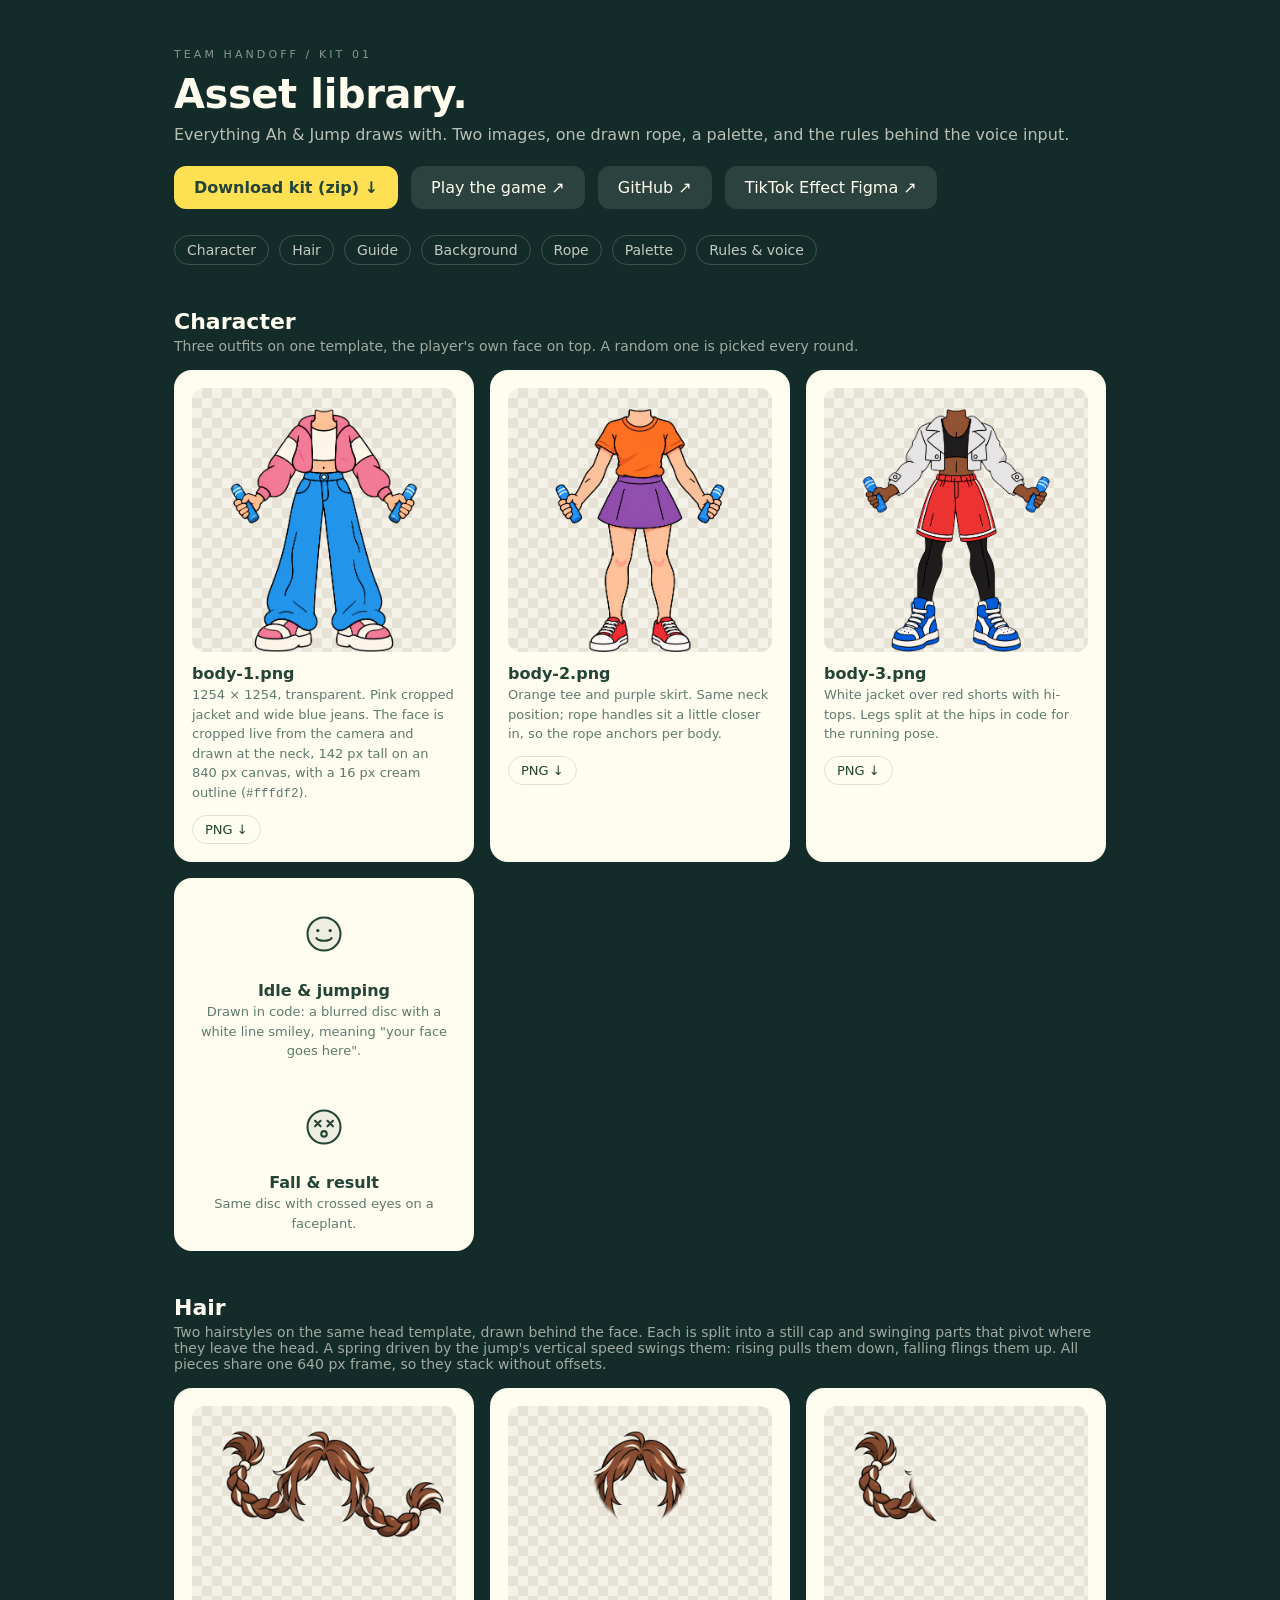
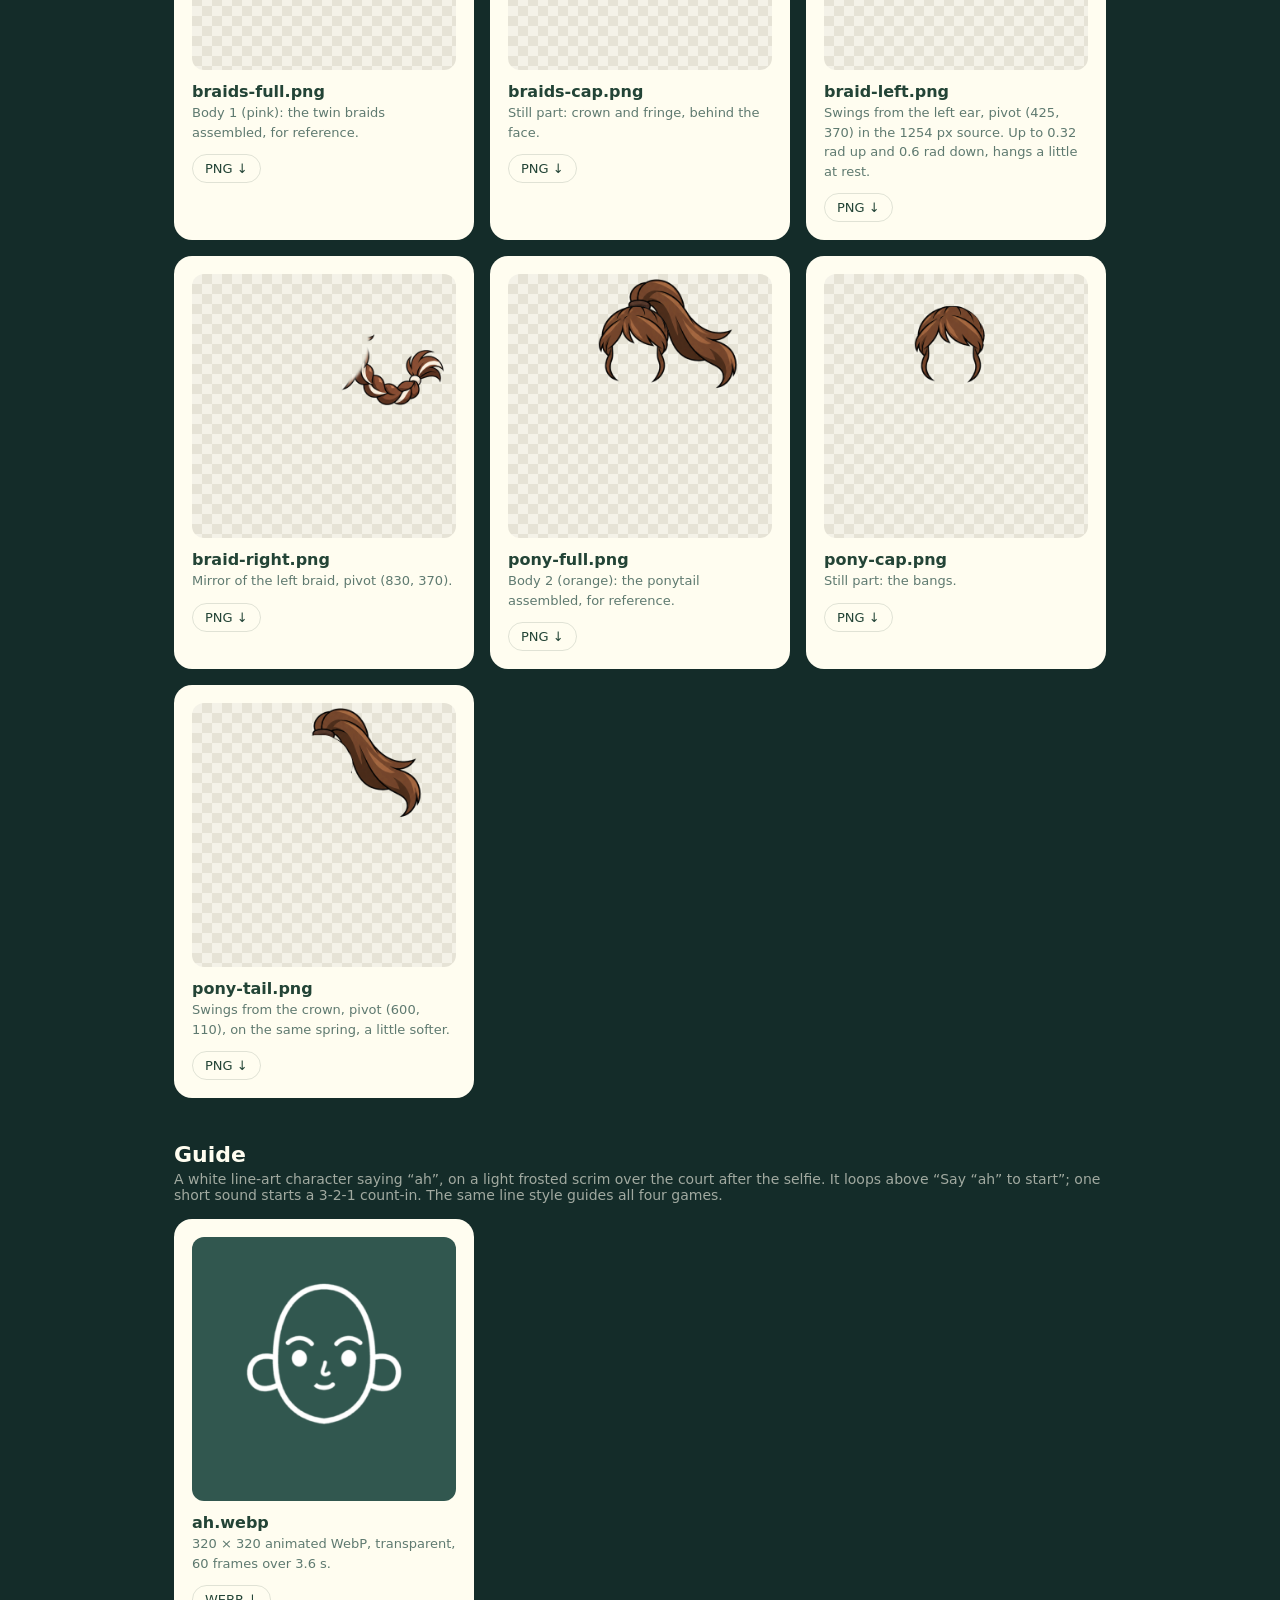
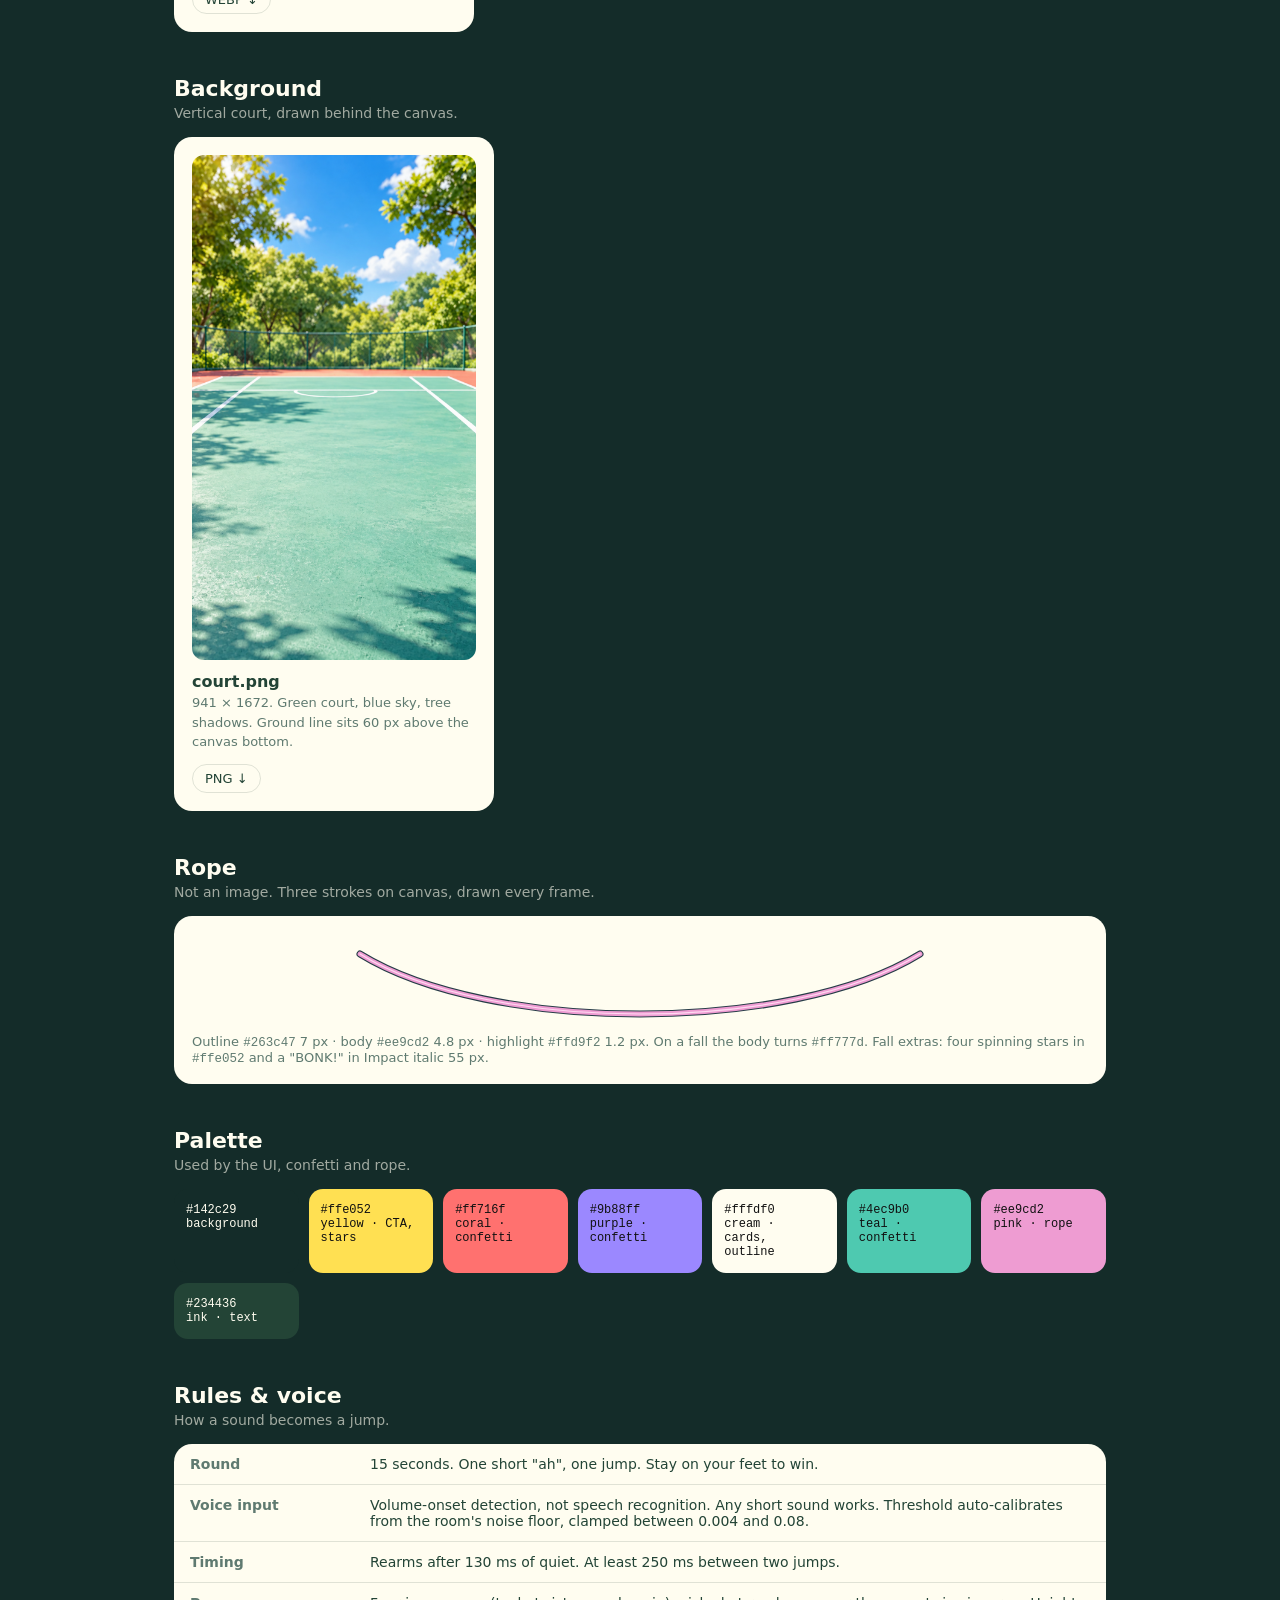
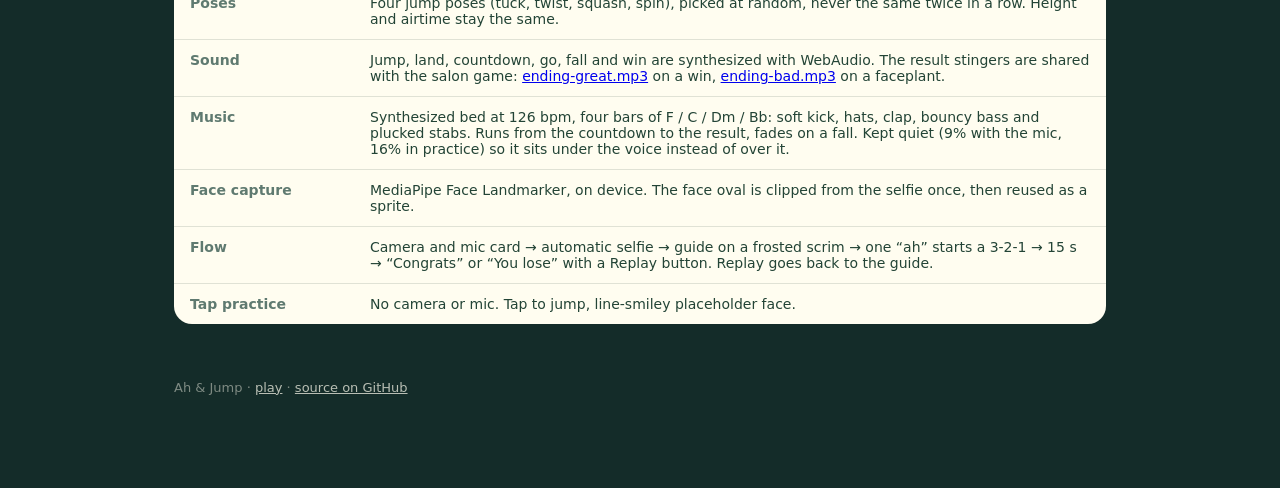
==== commit b4068bb8: "Asset library: TikTok Effect Figma link Co-Authored-By: Claude Opus 5 <noreply@anthropic.com>" ====
--- a/asset-library/index.html
+++ b/asset-library/index.html
@@ -56,6 +56,7 @@
   <a class="btn" href="./ah-and-jump-assets.zip" download>Download kit (zip) ↓</a>
   <a class="btn ghost" href="../" style="margin-left:8px">Play the game ↗</a>
   <a class="btn ghost" href="https://github.com/Belendali/ah-and-jump" style="margin-left:8px">GitHub ↗</a>
+  <a class="btn ghost" href="https://www.figma.com/design/QUBLPsojgC8Vom9a3KD2R9/TikTok-Effect-Game--Bella-Li-09152026?node-id=295651-38793&amp;t=obTdrpBNiDewiyfc-4" target="_blank" style="margin-left:8px">TikTok Effect Figma ↗</a>
   <nav><a href="#characters">Character</a><a href="#hair">Hair</a><a href="#guide">Guide</a><a href="#background">Background</a><a href="#rope">Rope</a><a href="#palette">Palette</a><a href="#rules">Rules &amp; voice</a></nav>
 
   <section id="characters">
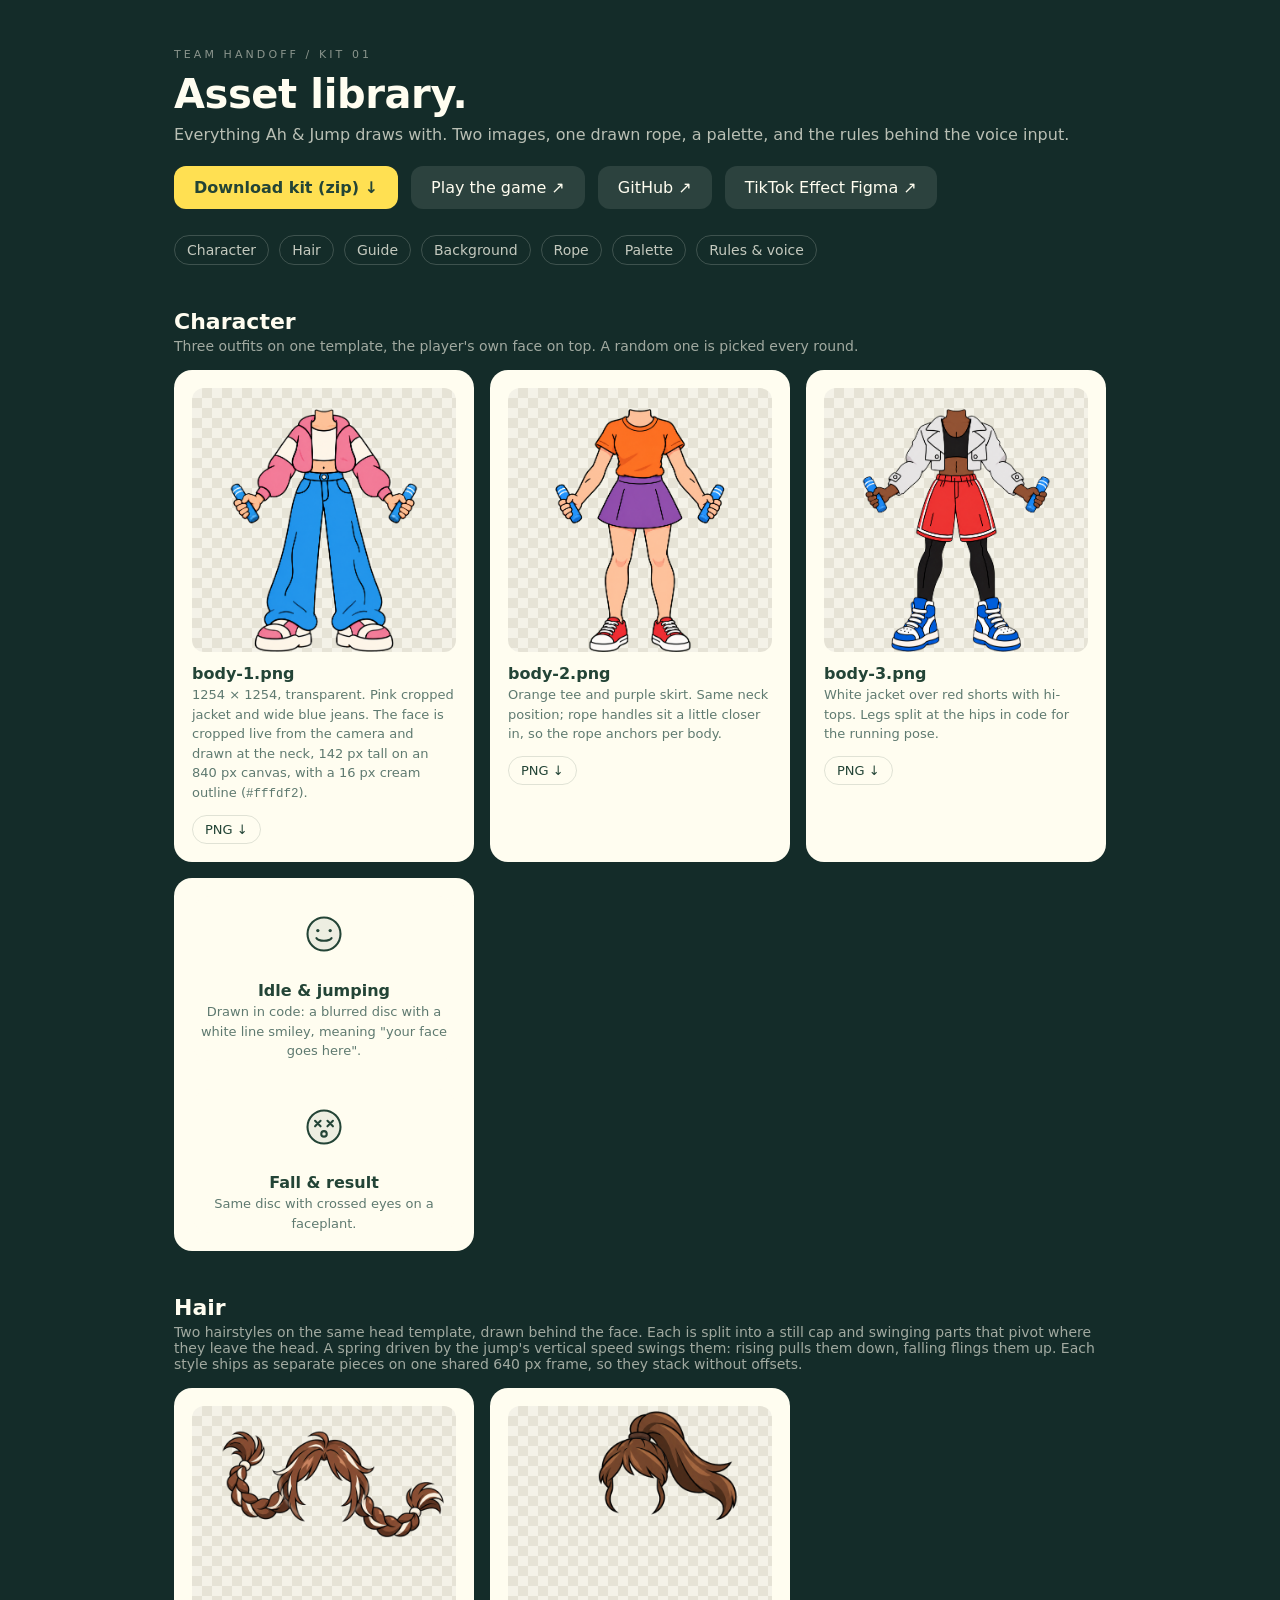
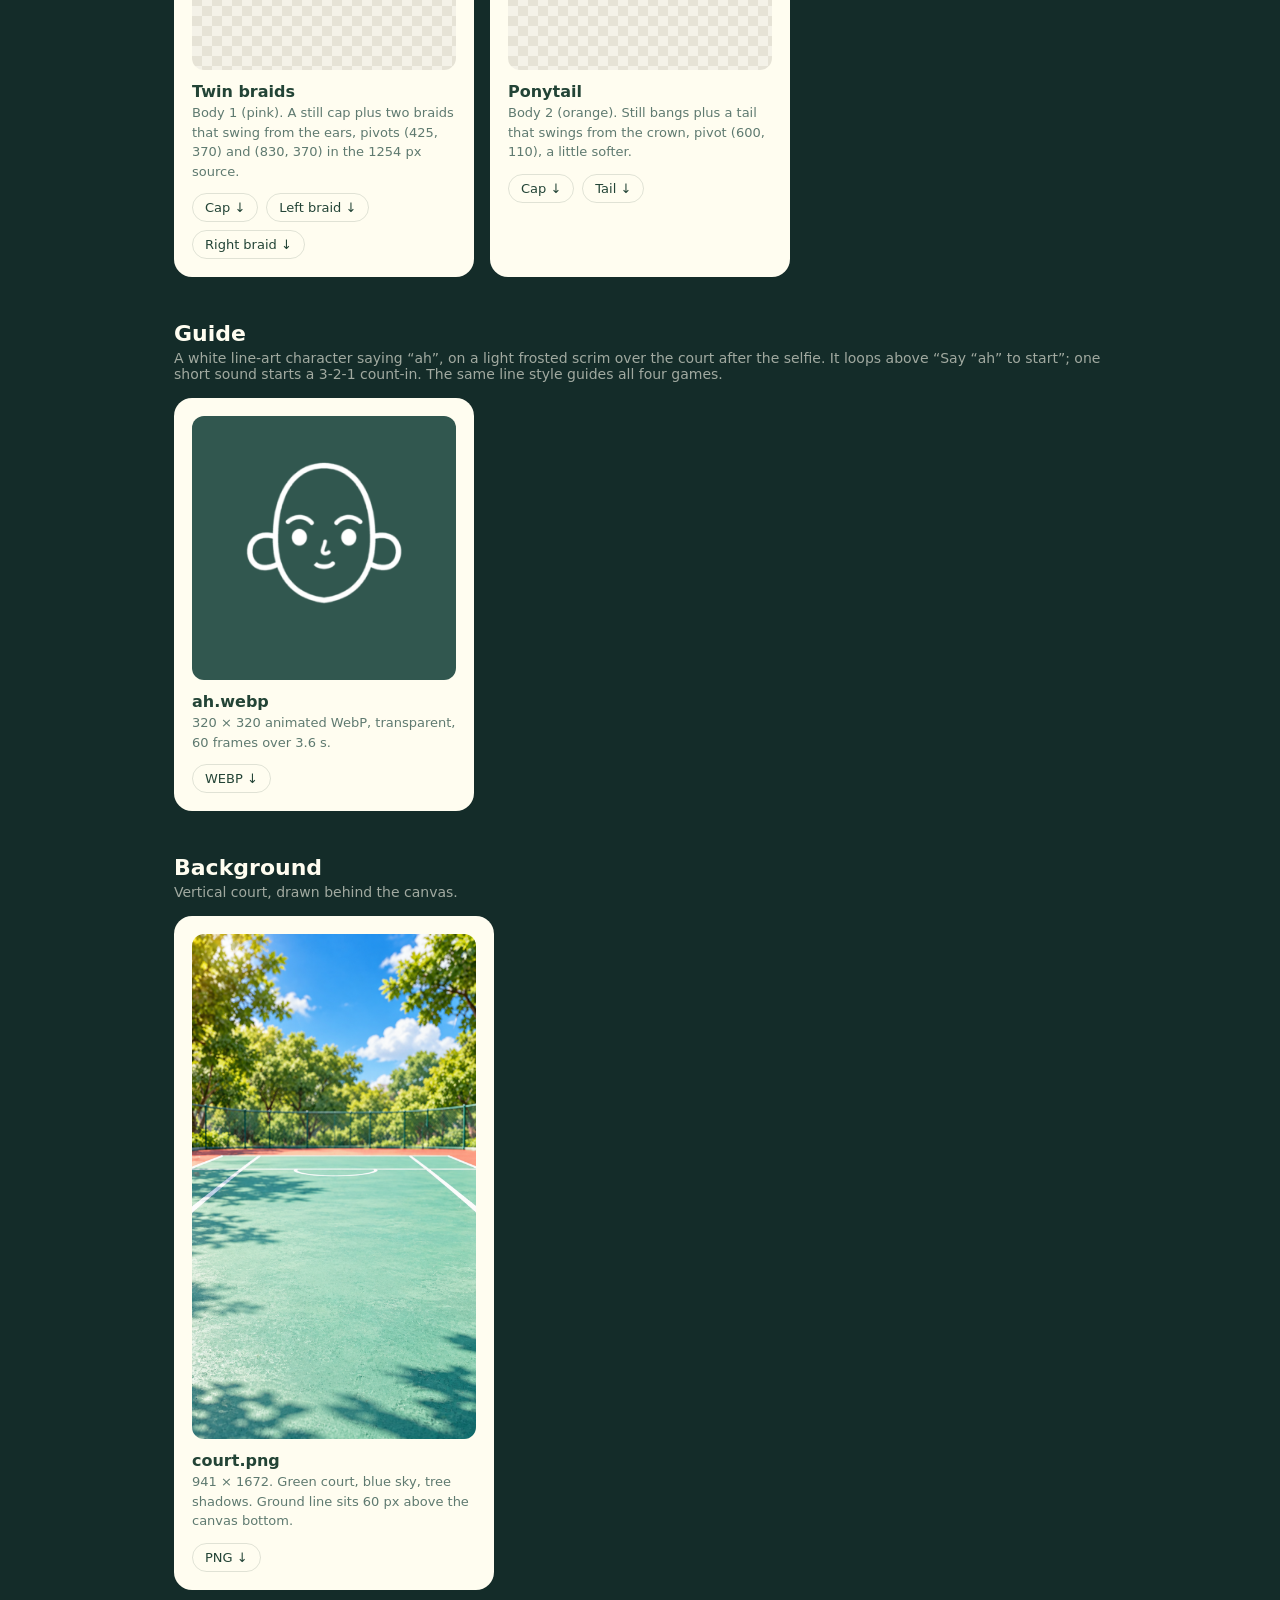
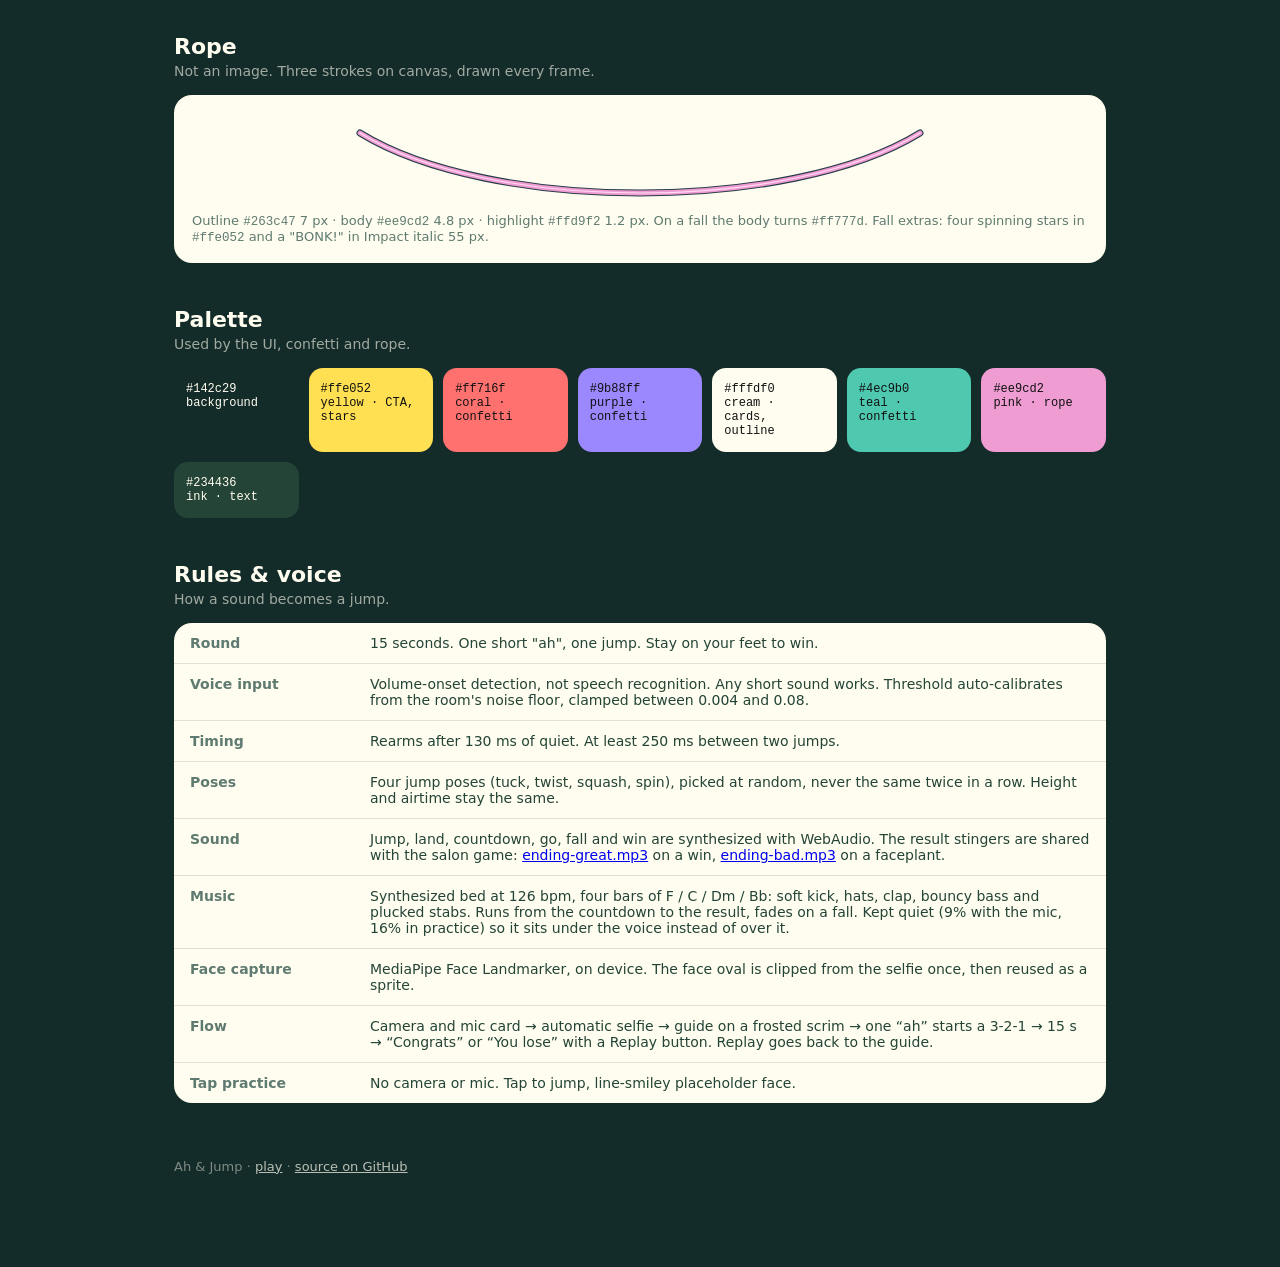
==== commit 4ab6e15e: "Asset library: one card per hairstyle, pieces as downloads Co-Authored-By: Claude Opus 5 <noreply@an" ====
--- a/asset-library/index.html
+++ b/asset-library/index.html
@@ -89,49 +89,19 @@
       </div>
     </div>
     <h2 id="hair" style="margin-top:44px">Hair</h2>
-    <p class="sub">Two hairstyles on the same head template, drawn behind the face. Each is split into a still cap and swinging parts that pivot where they leave the head. A spring driven by the jump's vertical speed swings them: rising pulls them down, falling flings them up. All pieces share one 640 px frame, so they stack without offsets.</p>
-    <div class="grid">
+    <p class="sub">Two hairstyles on the same head template, drawn behind the face. Each is split into a still cap and swinging parts that pivot where they leave the head. A spring driven by the jump's vertical speed swings them: rising pulls them down, falling flings them up. Each style ships as separate pieces on one shared 640 px frame, so they stack without offsets.</p>
+    <div class="grid" style="grid-template-columns:repeat(auto-fill,minmax(300px,1fr))">
       <div class="card">
-        <div class="pv"><img src="./files/hair/braids-full.png" alt="braids-full.png" loading="lazy" /></div>
-        <b>braids-full.png</b>
-        <p>Body 1 (pink): the twin braids assembled, for reference.</p>
-        <div class="row"><a href="./files/hair/braids-full.png" download>PNG ↓</a></div>
+        <div class="pv"><img src="./files/hair/braids-full.png" alt="Twin braids" loading="lazy" /></div>
+        <b>Twin braids</b>
+        <p>Body 1 (pink). A still cap plus two braids that swing from the ears, pivots (425, 370) and (830, 370) in the 1254 px source.</p>
+        <div class="row"><a href="./files/hair/braids-cap.png" download>Cap ↓</a><a href="./files/hair/braid-left.png" download>Left braid ↓</a><a href="./files/hair/braid-right.png" download>Right braid ↓</a></div>
       </div>
       <div class="card">
-        <div class="pv"><img src="./files/hair/braids-cap.png" alt="braids-cap.png" loading="lazy" /></div>
-        <b>braids-cap.png</b>
-        <p>Still part: crown and fringe, behind the face.</p>
-        <div class="row"><a href="./files/hair/braids-cap.png" download>PNG ↓</a></div>
-      </div>
-      <div class="card">
-        <div class="pv"><img src="./files/hair/braid-left.png" alt="braid-left.png" loading="lazy" /></div>
-        <b>braid-left.png</b>
-        <p>Swings from the left ear, pivot (425, 370) in the 1254 px source. Up to 0.32 rad up and 0.6 rad down, hangs a little at rest.</p>
-        <div class="row"><a href="./files/hair/braid-left.png" download>PNG ↓</a></div>
-      </div>
-      <div class="card">
-        <div class="pv"><img src="./files/hair/braid-right.png" alt="braid-right.png" loading="lazy" /></div>
-        <b>braid-right.png</b>
-        <p>Mirror of the left braid, pivot (830, 370).</p>
-        <div class="row"><a href="./files/hair/braid-right.png" download>PNG ↓</a></div>
-      </div>
-      <div class="card">
-        <div class="pv"><img src="./files/hair/pony-full.png" alt="pony-full.png" loading="lazy" /></div>
-        <b>pony-full.png</b>
-        <p>Body 2 (orange): the ponytail assembled, for reference.</p>
-        <div class="row"><a href="./files/hair/pony-full.png" download>PNG ↓</a></div>
-      </div>
-      <div class="card">
-        <div class="pv"><img src="./files/hair/pony-cap.png" alt="pony-cap.png" loading="lazy" /></div>
-        <b>pony-cap.png</b>
-        <p>Still part: the bangs.</p>
-        <div class="row"><a href="./files/hair/pony-cap.png" download>PNG ↓</a></div>
-      </div>
-      <div class="card">
-        <div class="pv"><img src="./files/hair/pony-tail.png" alt="pony-tail.png" loading="lazy" /></div>
-        <b>pony-tail.png</b>
-        <p>Swings from the crown, pivot (600, 110), on the same spring, a little softer.</p>
-        <div class="row"><a href="./files/hair/pony-tail.png" download>PNG ↓</a></div>
+        <div class="pv"><img src="./files/hair/pony-full.png" alt="Ponytail" loading="lazy" /></div>
+        <b>Ponytail</b>
+        <p>Body 2 (orange). Still bangs plus a tail that swings from the crown, pivot (600, 110), a little softer.</p>
+        <div class="row"><a href="./files/hair/pony-cap.png" download>Cap ↓</a><a href="./files/hair/pony-tail.png" download>Tail ↓</a></div>
       </div>
     </div>
   </section>
